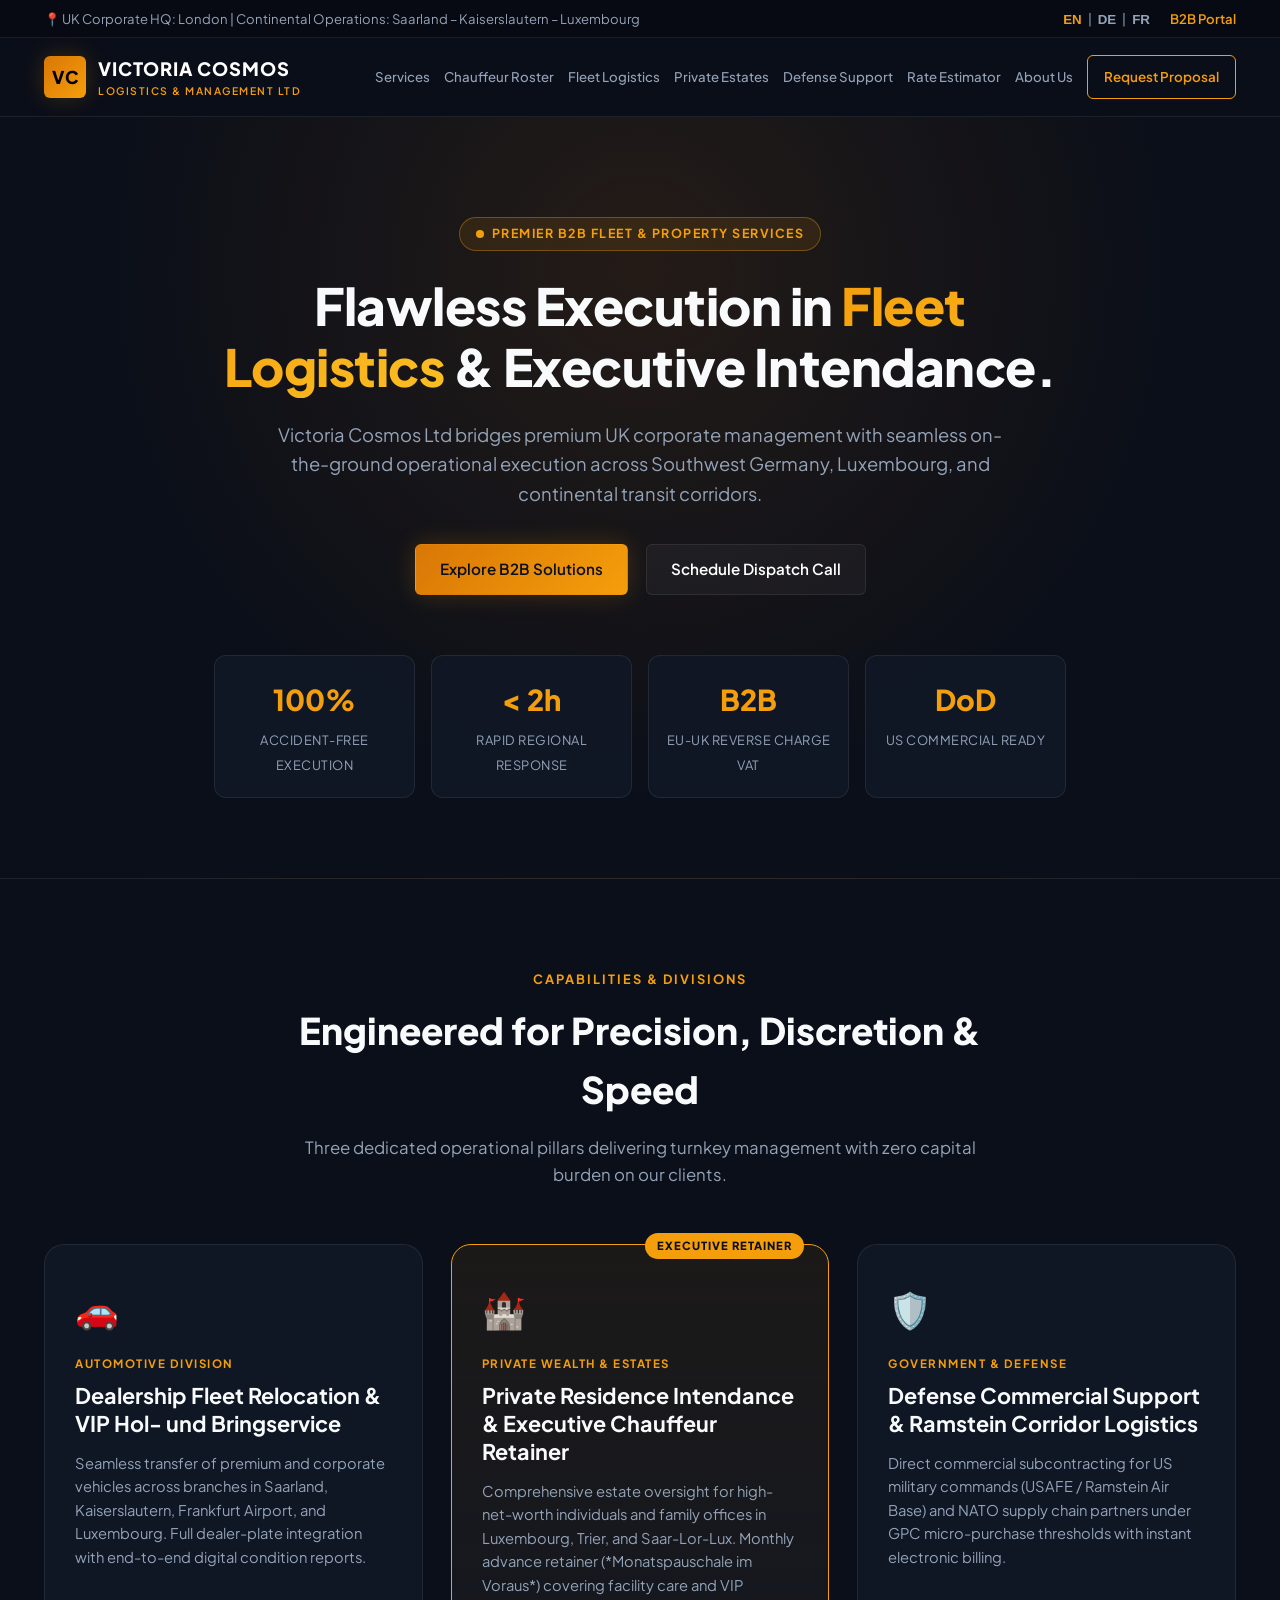
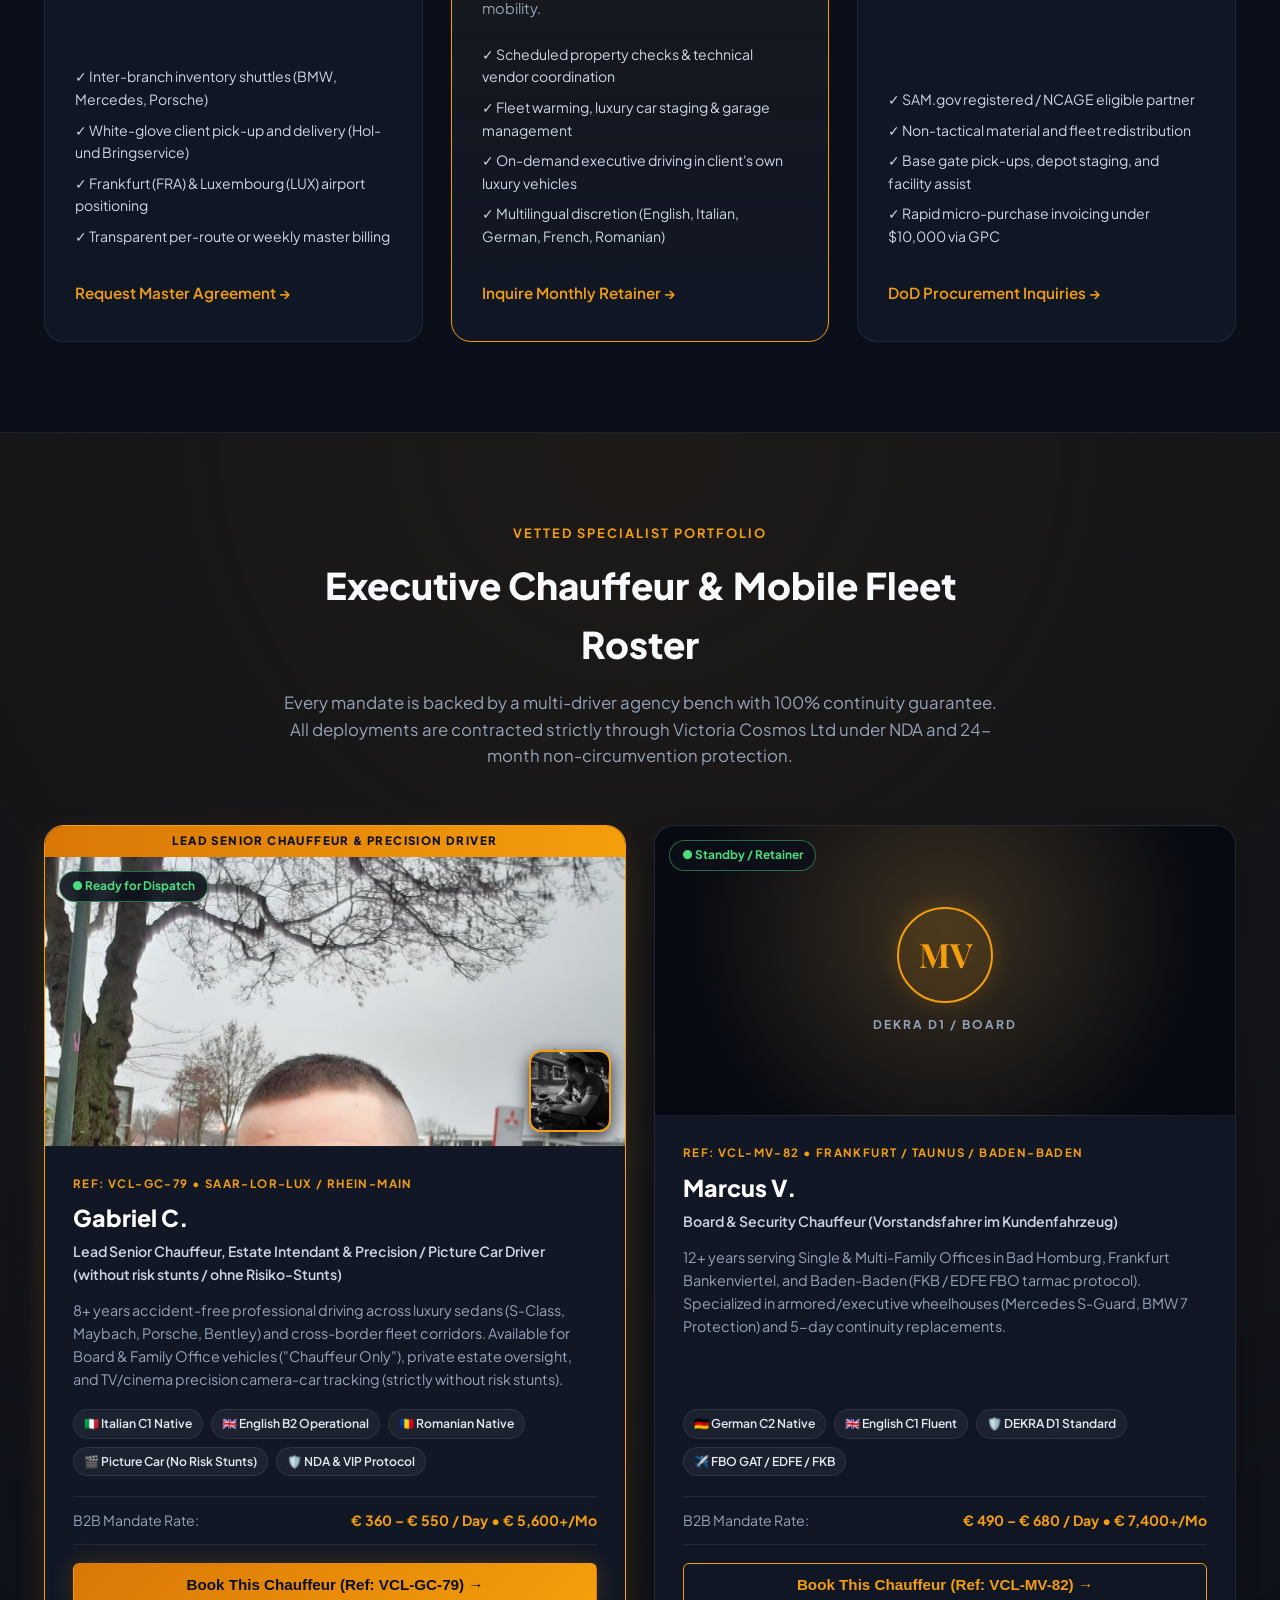
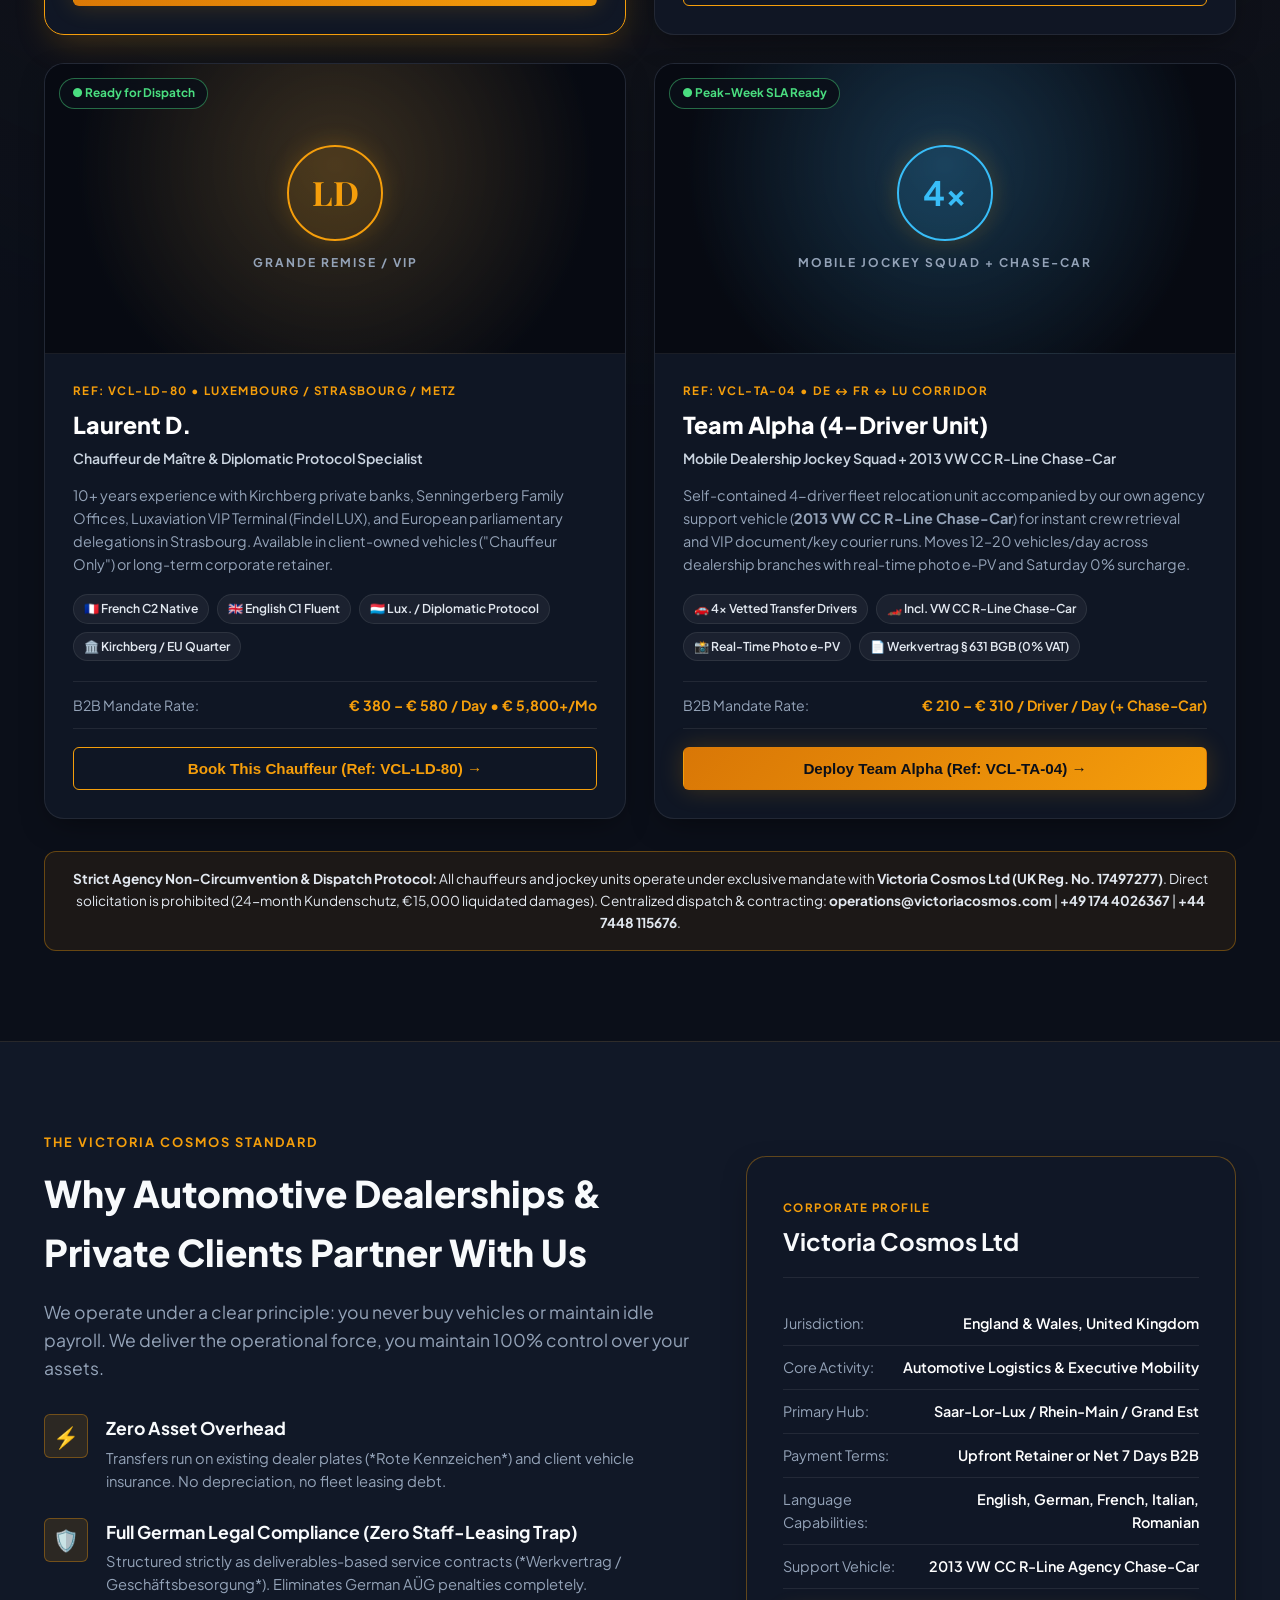
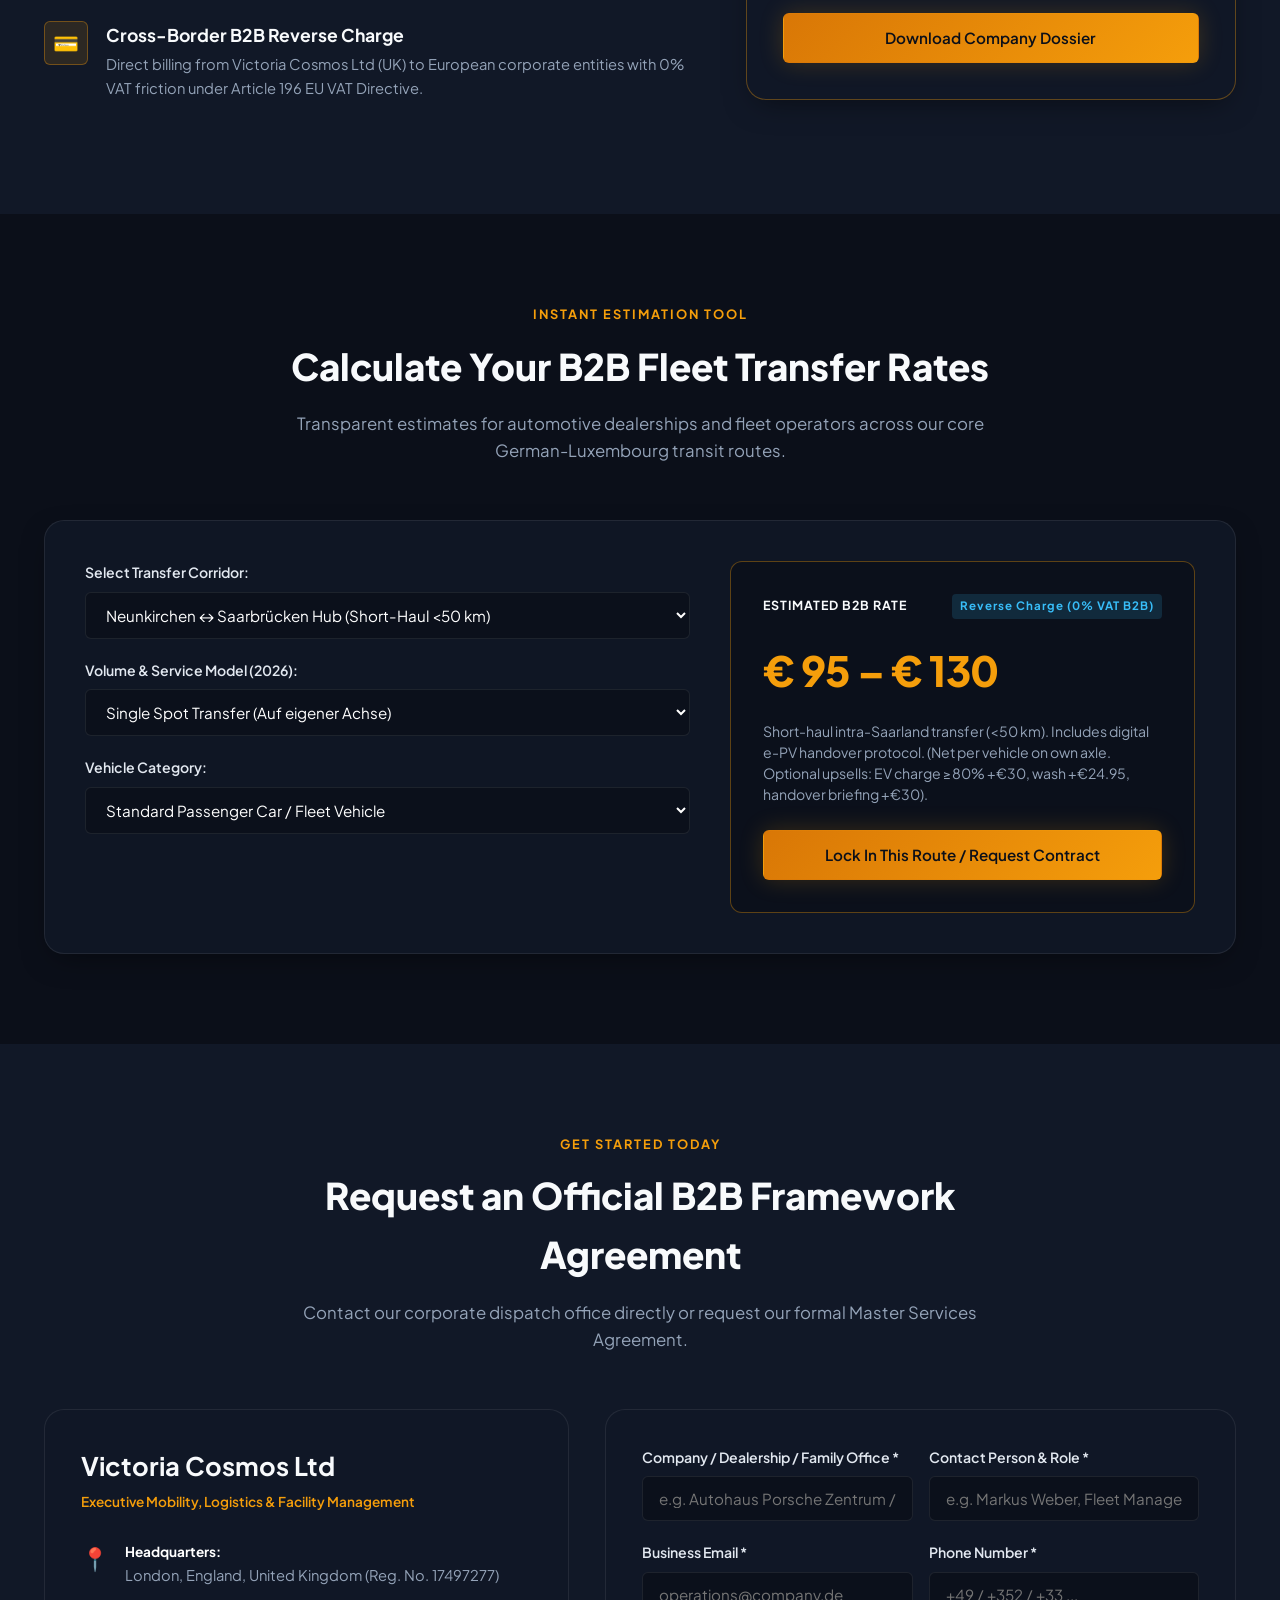
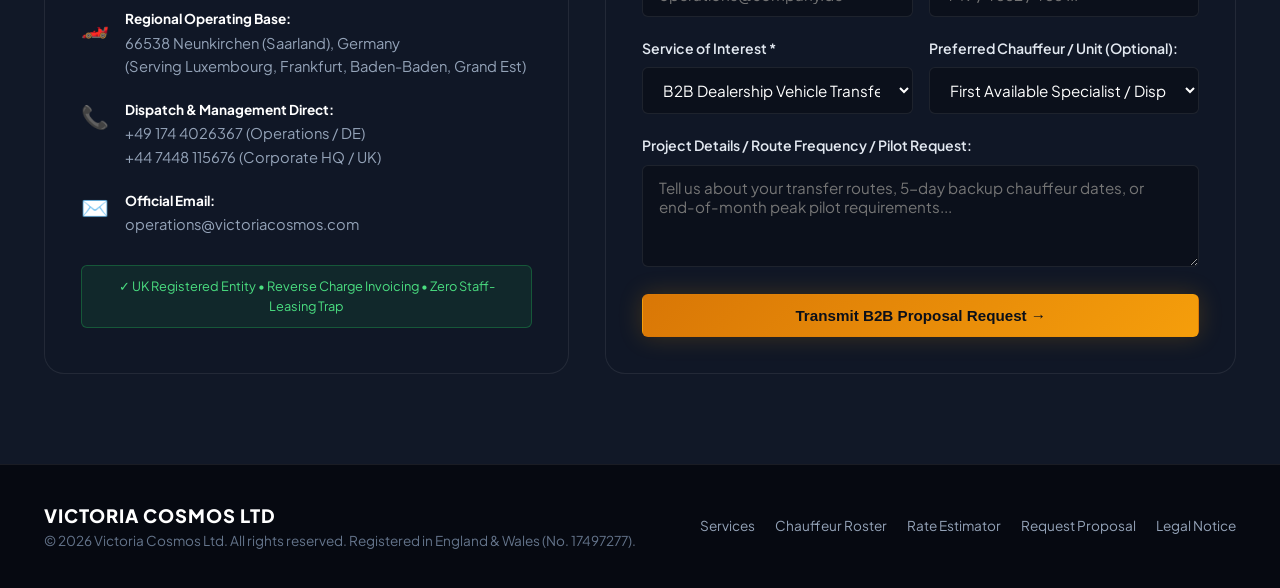
==== index.html @ 7f2387c0 "Deploy Victoria Cosmos Ltd B2B Portal" ====
<!DOCTYPE html>
<html lang="en">
<head>
  <meta charset="UTF-8">
  <meta name="viewport" content="width=device-width, initial-scale=1.0">
  <title>Victoria Cosmos Ltd | Executive Chauffeurs, B2B Fleet Logistics &amp; Family Office Intendance (LU · DE · FR)</title>
  <meta name="description" content="Victoria Cosmos Ltd (UK Reg. No. 17497277) — Premier B2B Executive Chauffeur ('Chauffeur Only' in Client Vehicle), Dealership Fleet Relocation (Werkvertrag § 631 BGB, 0% VAT Reverse Charge), and Family Office Estate Intendance across Luxembourg, Frankfurt/Taunus, Baden-Baden, Saarland, and Grand Est (Strasbourg/Metz).">
  <meta name="keywords" content="Vorstandsfahrer auf Zeit Frankfurt, Chauffeur eigenes Fahrzeug mieten, location chauffeur de maître sans véhicule Luxembourg, Fahrzeugüberführung B2B Rahmenvertrag, prestataire jockeyage concession Grand Est, executive chauffeur in client vehicle Luxembourg, B2B fleet relocation contractor Germany Luxembourg, Family Office Chauffeur Bad Homburg, Victoria Cosmos Ltd">
  <meta name="robots" content="index, follow">
  <meta property="og:title" content="Victoria Cosmos Ltd | Executive Chauffeur Roster &amp; B2B Fleet Logistics (LU · DE · FR)">
  <meta property="og:description" content="Multi-driver executive chauffeur agency &amp; B2B fleet transfer contractor serving Luxembourg, Southwest Germany (Frankfurt, Baden-Baden, Mannheim, Saarland), and Grand Est (Strasbourg, Metz). Zero staff-leasing risk, 0% VAT Reverse Charge.">
  <meta property="og:type" content="website">
  <meta property="og:locale" content="en_GB">
  <meta property="og:locale:alternate" content="de_DE">
  <meta property="og:locale:alternate" content="fr_LU">
  <script type="application/ld+json">
  {
    "@context": "https://schema.org",
    "@type": "ProfessionalService",
    "name": "Victoria Cosmos Ltd",
    "legalName": "Victoria Cosmos Ltd",
    "taxID": "UK Company Reg. No. 17497277",
    "description": "Premier B2B provider of Executive Chauffeurs in client-owned vehicles (Vorstandsfahrer / Chauffeur de Maître), Dealership & Fleet Relocation on own axle (Werkvertrag § 631 BGB / Contrat d'entreprise), Private Estate Intendance, and Precision / Picture Car Drivers across Luxembourg, Southwest Germany, and Grand Est (France).",
    "telephone": "+49-174-4026367",
    "email": "operations@victoriacosmos.com",
    "address": [
      {
        "@type": "PostalAddress",
        "addressLocality": "London",
        "addressCountry": "GB"
      },
      {
        "@type": "PostalAddress",
        "postalCode": "66538",
        "addressLocality": "Neunkirchen",
        "addressRegion": "Saarland",
        "addressCountry": "DE"
      }
    ],
    "areaServed": [
      { "@type": "Country", "name": "Luxembourg" },
      { "@type": "AdministrativeArea", "name": "Saarland, Germany" },
      { "@type": "AdministrativeArea", "name": "Hesse (Frankfurt am Main / Bad Homburg), Germany" },
      { "@type": "AdministrativeArea", "name": "Baden-Württemberg (Mannheim / Baden-Baden), Germany" },
      { "@type": "AdministrativeArea", "name": "Rhineland-Palatinate (Kaiserslautern / Ramstein / Mainz / Trier), Germany" },
      { "@type": "AdministrativeArea", "name": "Grand Est (Strasbourg / Metz / Nancy), France" }
    ],
    "knowsLanguage": ["en", "de", "fr", "it", "ro"],
    "priceRange": "€€€"
  }
  </script>
  <link rel="preconnect" href="https://fonts.googleapis.com">
  <link rel="preconnect" href="https://fonts.gstatic.com" crossorigin>
  <link href="https://fonts.googleapis.com/css2?family=Plus+Jakarta+Sans:wght@300;400;500;600;700;800&family=Playfair+Display:ital,wght@0,600;0,700;1,600&display=swap" rel="stylesheet">
  <link rel="stylesheet" href="styles.css">
</head>
<body>

  <!-- TOP ANNOUNCEMENT BAR -->
  <div class="top-bar">
    <div class="container top-bar-content">
      <div class="top-info">
        <span data-i18n="top_info">📍 UK Corporate HQ: London | Continental Operations: Saarland – Kaiserslautern – Luxembourg</span>
      </div>
      <div class="top-actions">
        <span class="lang-switch">
          <button class="lang-btn active" data-lang="en">EN</button> | 
          <button class="lang-btn" data-lang="de">DE</button> | 
          <button class="lang-btn" data-lang="fr">FR</button>
        </span>
        <a href="#contact" class="top-link" data-i18n="top_portal">B2B Portal</a>
      </div>
    </div>
  </div>

  <!-- NAVIGATION HEADER -->
  <header class="header" id="header">
    <div class="container nav-container">
      <a href="#" class="brand-logo">
        <span class="logo-mark">VC</span>
        <div class="logo-text">
          <span class="logo-title">VICTORIA COSMOS</span>
          <span class="logo-subtitle">LOGISTICS & MANAGEMENT LTD</span>
        </div>
      </a>

      <nav class="nav-menu" id="navMenu">
        <a href="#services" class="nav-link" data-i18n="nav_services">Services</a>
        <a href="#roster" class="nav-link" data-i18n="nav_roster">Chauffeur Roster</a>
        <a href="#automotive" class="nav-link" data-i18n="nav_auto">Fleet Logistics</a>
        <a href="#estates" class="nav-link" data-i18n="nav_estates">Private Estates</a>
        <a href="#defense" class="nav-link" data-i18n="nav_defense">Defense Support</a>
        <a href="#calculator" class="nav-link" data-i18n="nav_calc">Rate Estimator</a>
        <a href="#about" class="nav-link" data-i18n="nav_about">About Us</a>
        <a href="#contact" class="btn btn-outline-gold" data-i18n="nav_contact">Request Proposal</a>
      </nav>

      <button class="mobile-toggle" id="mobileToggle" aria-label="Toggle Navigation">
        <span></span><span></span><span></span>
      </button>
    </div>
  </header>

  <!-- HERO SECTION -->
  <section class="hero">
    <div class="hero-overlay"></div>
    <div class="container hero-content">
      <div class="hero-badge">
        <span class="badge-dot"></span>
        <span data-i18n="hero_badge">PREMIER B2B FLEET & PROPERTY SERVICES</span>
      </div>
      <h1 class="hero-title" data-i18n="hero_title">
        Flawless Execution in <span class="highlight-gold">Fleet Logistics</span> & Executive Intendance.
      </h1>
      <p class="hero-desc" data-i18n="hero_desc">
        Victoria Cosmos Ltd bridges premium UK corporate management with seamless on-the-ground operational execution across Southwest Germany, Luxembourg, and continental transit corridors.
      </p>

      <div class="hero-cta-group">
        <a href="#calculator" class="btn btn-gold" data-i18n="hero_cta1">Explore B2B Solutions</a>
        <a href="#contact" class="btn btn-glass" data-i18n="hero_cta2">Schedule Dispatch Call</a>
      </div>

      <div class="hero-stats">
        <div class="stat-card">
          <span class="stat-val">100%</span>
          <span class="stat-lbl" data-i18n="stat_zero">Accident-Free Execution</span>
        </div>
        <div class="stat-card">
          <span class="stat-val">&lt; 2h</span>
          <span class="stat-lbl" data-i18n="stat_response">Rapid Regional Response</span>
        </div>
        <div class="stat-card">
          <span class="stat-val">B2B</span>
          <span class="stat-lbl" data-i18n="stat_reverse">EU-UK Reverse Charge VAT</span>
        </div>
        <div class="stat-card">
          <span class="stat-val">DoD</span>
          <span class="stat-lbl" data-i18n="stat_dod">US Commercial Ready</span>
        </div>
      </div>
    </div>
  </section>

  <!-- CORE SERVICES PILLARS -->
  <section class="section" id="services">
    <div class="container">
      <div class="section-header">
        <span class="section-tag" data-i18n="pillars_tag">CAPABILITIES & DIVISIONS</span>
        <h2 class="section-title" data-i18n="pillars_title">Engineered for Precision, Discretion & Speed</h2>
        <p class="section-subtitle" data-i18n="pillars_subtitle">Three dedicated operational pillars delivering turnkey management with zero capital burden on our clients.</p>
      </div>

      <div class="services-grid">
        <!-- Pillar 1: Fleet Transfers -->
        <div class="service-card" id="automotive">
          <div class="card-icon">🚗</div>
          <span class="service-cat" data-i18n="p1_cat">AUTOMOTIVE DIVISION</span>
          <h3 class="service-title" data-i18n="p1_title">Dealership Fleet Relocation & VIP Hol- und Bringservice</h3>
          <p class="service-text" data-i18n="p1_desc">
            Seamless transfer of premium and corporate vehicles across branches in Saarland, Kaiserslautern, Frankfurt Airport, and Luxembourg. Full dealer-plate integration with end-to-end digital condition reports.
          </p>
          <ul class="service-features">
            <li data-i18n="p1_f1">✓ Inter-branch inventory shuttles (BMW, Mercedes, Porsche)</li>
            <li data-i18n="p1_f2">✓ White-glove client pick-up and delivery (Hol- und Bringservice)</li>
            <li data-i18n="p1_f3">✓ Frankfurt (FRA) &amp; Luxembourg (LUX) airport positioning</li>
            <li data-i18n="p1_f4">✓ Transparent per-route or weekly master billing</li>
          </ul>
          <a href="#contact" class="card-link" data-i18n="card_cta">Request Master Agreement &rarr;</a>
        </div>

        <!-- Pillar 2: Private Estates -->
        <div class="service-card featured" id="estates">
          <div class="card-badge" data-i18n="badge_exclusive">EXECUTIVE RETAINER</div>
          <div class="card-icon">🏰</div>
          <span class="service-cat" data-i18n="p2_cat">PRIVATE WEALTH & ESTATES</span>
          <h3 class="service-title" data-i18n="p2_title">Private Residence Intendance & Executive Chauffeur Retainer</h3>
          <p class="service-text" data-i18n="p2_desc">
            Comprehensive estate oversight for high-net-worth individuals and family offices in Luxembourg, Trier, and Saar-Lor-Lux. Monthly advance retainer (*Monatspauschale im Voraus*) covering facility care and VIP mobility.
          </p>
          <ul class="service-features">
            <li data-i18n="p2_f1">✓ Scheduled property checks &amp; technical vendor coordination</li>
            <li data-i18n="p2_f2">✓ Fleet warming, luxury car staging &amp; garage management</li>
            <li data-i18n="p2_f3">✓ On-demand executive driving in client's own luxury vehicles</li>
            <li data-i18n="p2_f4">✓ Multilingual discretion (English, Italian, German, French, Romanian)</li>
          </ul>
          <a href="#contact" class="card-link" data-i18n="card_cta_est">Inquire Monthly Retainer &rarr;</a>
        </div>

        <!-- Pillar 3: Defense & Commercial -->
        <div class="service-card" id="defense">
          <div class="card-icon">🛡️</div>
          <span class="service-cat" data-i18n="p3_cat">GOVERNMENT & DEFENSE</span>
          <h3 class="service-title" data-i18n="p3_title">Defense Commercial Support & Ramstein Corridor Logistics</h3>
          <p class="service-text" data-i18n="p3_desc">
            Direct commercial subcontracting for US military commands (USAFE / Ramstein Air Base) and NATO supply chain partners under GPC micro-purchase thresholds with instant electronic billing.
          </p>
          <ul class="service-features">
            <li data-i18n="p3_f1">✓ SAM.gov registered / NCAGE eligible partner</li>
            <li data-i18n="p3_f2">✓ Non-tactical material and fleet redistribution</li>
            <li data-i18n="p3_f3">✓ Base gate pick-ups, depot staging, and facility assist</li>
            <li data-i18n="p3_f4">✓ Rapid micro-purchase invoicing under $10,000 via GPC</li>
          </ul>
          <a href="#contact" class="card-link" data-i18n="card_cta_def">DoD Procurement Inquiries &rarr;</a>
        </div>
      </div>
    </div>
  </section>

  <!-- SPECIALIST CHAUFFEUR & FLEET ROSTER SECTION (#roster) -->
  <section class="section section-roster" id="roster">
    <div class="container">
      <div class="section-header">
        <span class="section-tag" data-i18n="roster_tag">VETTED SPECIALIST PORTFOLIO</span>
        <h2 class="section-title" data-i18n="roster_title">Executive Chauffeur &amp; Mobile Fleet Roster</h2>
        <p class="section-subtitle" data-i18n="roster_subtitle">
          Every mandate is backed by a multi-driver agency bench with 100% continuity guarantee. All deployments are contracted strictly through Victoria Cosmos Ltd under NDA and 24-month non-circumvention protection.
        </p>
      </div>

      <div class="roster-grid">
        <!-- Profile 1: Gabriel C. (Lead Senior Chauffeur & Precision Driver) -->
        <div class="roster-card featured-roster">
          <div class="roster-badge-top" data-i18n="r1_badge">LEAD SENIOR CHAUFFEUR &amp; PRECISION DRIVER</div>
          <div class="roster-media">
            <img src="assets/04_FB_IMG_1790458378164.jpg" alt="Gabriel C. — Lead Senior Chauffeur (Ref: VCL-GC-79)" class="roster-photo-main">
            <img src="assets/01_FB_IMG_1790457269534.jpg" alt="Gabriel C. — Executive &amp; Picture Car Specialist" class="roster-photo-inset" title="Executive &amp; Picture Car Profile">
            <span class="roster-status-pill" data-i18n="status_ready">● Ready for Dispatch</span>
          </div>
          <div class="roster-body">
            <div class="roster-ref">REF: VCL-GC-79 &bull; SAAR-LOR-LUX / RHEIN-MAIN</div>
            <h3 class="roster-name" data-i18n="r1_name">Gabriel C.</h3>
            <p class="roster-role" data-i18n="r1_role">Lead Senior Chauffeur, Estate Intendant &amp; Precision / Picture Car Driver (without risk stunts / ohne Risiko-Stunts)</p>
            <p class="roster-bio" data-i18n="r1_bio">
              8+ years accident-free professional driving across luxury sedans (S-Class, Maybach, Porsche, Bentley) and cross-border fleet corridors. Available for Board &amp; Family Office vehicles ("Chauffeur Only"), private estate oversight, and TV/cinema precision camera-car tracking (strictly without risk stunts).
            </p>
            <div class="roster-tags">
              <span class="r-tag" data-i18n="r1_t1">🇮🇹 Italian C1 Native</span>
              <span class="r-tag" data-i18n="r1_t2">🇬🇧 English B2 Operational</span>
              <span class="r-tag" data-i18n="r1_t3">🇷🇴 Romanian Native</span>
              <span class="r-tag" data-i18n="r1_t4">🎬 Picture Car (No Risk Stunts)</span>
              <span class="r-tag" data-i18n="r1_t5">🛡️ NDA &amp; VIP Protocol</span>
            </div>
            <div class="roster-rate-row">
              <span class="r-rate-lbl" data-i18n="r_rate_lbl">B2B Mandate Rate:</span>
              <span class="r-rate-val" data-i18n="r1_rate">€ 360 – € 550 / Day &bull; € 5,600+/Mo</span>
            </div>
            <button type="button" class="btn btn-gold btn-block" onclick="selectRosterUnit('VCL-GC-79', 'Gabriel C. — Lead Senior Chauffeur & Precision Driver (Ref: VCL-GC-79)', 'estate')" data-i18n="r1_btn">
              Book This Chauffeur (Ref: VCL-GC-79) &rarr;
            </button>
          </div>
        </div>

        <!-- Profile 2: Marcus V. (Board & Security Chauffeur DE/EN) -->
        <div class="roster-card">
          <div class="roster-media roster-monogram-bg">
            <div class="monogram-circle">MV</div>
            <div class="monogram-meta">DEKRA D1 / BOARD</div>
            <span class="roster-status-pill" data-i18n="status_standby">● Standby / Retainer</span>
          </div>
          <div class="roster-body">
            <div class="roster-ref">REF: VCL-MV-82 &bull; FRANKFURT / TAUNUS / BADEN-BADEN</div>
            <h3 class="roster-name" data-i18n="r2_name">Marcus V.</h3>
            <p class="roster-role" data-i18n="r2_role">Board &amp; Security Chauffeur (Vorstandsfahrer im Kundenfahrzeug)</p>
            <p class="roster-bio" data-i18n="r2_bio">
              12+ years serving Single &amp; Multi-Family Offices in Bad Homburg, Frankfurt Bankenviertel, and Baden-Baden (FKB / EDFE FBO tarmac protocol). Specialized in armored/executive wheelhouses (Mercedes S-Guard, BMW 7 Protection) and 5-day continuity replacements.
            </p>
            <div class="roster-tags">
              <span class="r-tag" data-i18n="r2_t1">🇩🇪 German C2 Native</span>
              <span class="r-tag" data-i18n="r2_t2">🇬🇧 English C1 Fluent</span>
              <span class="r-tag" data-i18n="r2_t3">🛡️ DEKRA D1 Standard</span>
              <span class="r-tag" data-i18n="r2_t4">✈️ FBO GAT / EDFE / FKB</span>
            </div>
            <div class="roster-rate-row">
              <span class="r-rate-lbl" data-i18n="r_rate_lbl">B2B Mandate Rate:</span>
              <span class="r-rate-val" data-i18n="r2_rate">€ 490 – € 680 / Day &bull; € 7,400+/Mo</span>
            </div>
            <button type="button" class="btn btn-outline-gold btn-block" onclick="selectRosterUnit('VCL-MV-82', 'Marcus V. — DE/EN Board & Security Chauffeur (Ref: VCL-MV-82)', 'estate')" data-i18n="r2_btn">
              Book This Chauffeur (Ref: VCL-MV-82) &rarr;
            </button>
          </div>
        </div>

        <!-- Profile 3: Laurent D. (Chauffeur de Maître FR/EN/LU) -->
        <div class="roster-card">
          <div class="roster-media roster-monogram-bg">
            <div class="monogram-circle">LD</div>
            <div class="monogram-meta">GRANDE REMISE / VIP</div>
            <span class="roster-status-pill" data-i18n="status_ready">● Ready for Dispatch</span>
          </div>
          <div class="roster-body">
            <div class="roster-ref">REF: VCL-LD-80 &bull; LUXEMBOURG / STRASBOURG / METZ</div>
            <h3 class="roster-name" data-i18n="r3_name">Laurent D.</h3>
            <p class="roster-role" data-i18n="r3_role">Chauffeur de Maître &amp; Diplomatic Protocol Specialist</p>
            <p class="roster-bio" data-i18n="r3_bio">
              10+ years experience with Kirchberg private banks, Senningerberg Family Offices, Luxaviation VIP Terminal (Findel LUX), and European parliamentary delegations in Strasbourg. Available in client-owned vehicles ("Chauffeur Only") or long-term corporate retainer.
            </p>
            <div class="roster-tags">
              <span class="r-tag" data-i18n="r3_t1">🇫🇷 French C2 Native</span>
              <span class="r-tag" data-i18n="r3_t2">🇬🇧 English C1 Fluent</span>
              <span class="r-tag" data-i18n="r3_t3">🇱🇺 Lux. / Diplomatic Protocol</span>
              <span class="r-tag" data-i18n="r3_t4">🏛️ Kirchberg / EU Quarter</span>
            </div>
            <div class="roster-rate-row">
              <span class="r-rate-lbl" data-i18n="r_rate_lbl">B2B Mandate Rate:</span>
              <span class="r-rate-val" data-i18n="r3_rate">€ 380 – € 580 / Day &bull; € 5,800+/Mo</span>
            </div>
            <button type="button" class="btn btn-outline-gold btn-block" onclick="selectRosterUnit('VCL-LD-80', 'Laurent D. — FR/EN/LU Chauffeur de Maître (Ref: VCL-LD-80)', 'estate')" data-i18n="r3_btn">
              Book This Chauffeur (Ref: VCL-LD-80) &rarr;
            </button>
          </div>
        </div>

        <!-- Profile 4: Team Alpha (4-Driver Mobile Jockey Unit + VW CC R-Line Chase-Car) -->
        <div class="roster-card">
          <div class="roster-media roster-monogram-bg team-alpha-bg">
            <div class="monogram-circle team-circle">4×</div>
            <div class="monogram-meta">MOBILE JOCKEY SQUAD + CHASE-CAR</div>
            <span class="roster-status-pill" data-i18n="status_ready">● Peak-Week SLA Ready</span>
          </div>
          <div class="roster-body">
            <div class="roster-ref">REF: VCL-TA-04 &bull; DE &leftrightarrow; FR &leftrightarrow; LU CORRIDOR</div>
            <h3 class="roster-name" data-i18n="r4_name">Team Alpha (4-Driver Unit)</h3>
            <p class="roster-role" data-i18n="r4_role">Mobile Dealership Jockey Squad + 2013 VW CC R-Line Chase-Car</p>
            <p class="roster-bio" data-i18n="r4_bio">
              Self-contained 4-driver fleet relocation unit accompanied by our own agency support vehicle (<strong>2013 VW CC R-Line Chase-Car</strong>) for instant crew retrieval and VIP document/key courier runs. Moves 12–20 vehicles/day across dealership branches with real-time photo e-PV and Saturday 0% surcharge.
            </p>
            <div class="roster-tags">
              <span class="r-tag" data-i18n="r4_t1">🚗 4× Vetted Transfer Drivers</span>
              <span class="r-tag" data-i18n="r4_t2">🏎️ Incl. VW CC R-Line Chase-Car</span>
              <span class="r-tag" data-i18n="r4_t3">📸 Real-Time Photo e-PV</span>
              <span class="r-tag" data-i18n="r4_t4">📄 Werkvertrag § 631 BGB (0% VAT)</span>
            </div>
            <div class="roster-rate-row">
              <span class="r-rate-lbl" data-i18n="r_rate_lbl">B2B Mandate Rate:</span>
              <span class="r-rate-val" data-i18n="r4_rate">€ 210 – € 310 / Driver / Day (+ Chase-Car)</span>
            </div>
            <button type="button" class="btn btn-gold btn-block" onclick="selectRosterUnit('VCL-TA-04', 'Team Alpha — 4-Driver Mobile Jockey Unit + 2013 VW CC R-Line Chase-Car (Ref: VCL-TA-04)', 'auto')" data-i18n="r4_btn">
              Deploy Team Alpha (Ref: VCL-TA-04) &rarr;
            </button>
          </div>
        </div>
      </div>

      <div class="roster-compliance-note" data-i18n="roster_legal_note">
        <strong>Strict Agency Non-Circumvention &amp; Dispatch Protocol:</strong> All chauffeurs and jockey units operate under exclusive mandate with <strong>Victoria Cosmos Ltd (UK Reg. No. 17497277)</strong>. Direct solicitation is prohibited (24-month Kundenschutz, €15,000 liquidated damages). Centralized dispatch &amp; contracting: <strong>operations@victoriacosmos.com</strong> | <strong>+49 174 4026367</strong> | <strong>+44 7448 115676</strong>.
      </div>
    </div>
  </section>

  <!-- THE ZERO-CAPITAL B2B ADVANTAGE -->
  <section class="section section-dark" id="about">
    <div class="container">
      <div class="row align-center">
        <div class="col-text">
          <span class="section-tag" data-i18n="adv_tag">THE VICTORIA COSMOS STANDARD</span>
          <h2 class="section-title" data-i18n="adv_title">Why Automotive Dealerships & Private Clients Partner With Us</h2>
          <p class="lead-text" data-i18n="adv_lead">
            We operate under a clear principle: you never buy vehicles or maintain idle payroll. We deliver the operational force, you maintain 100% control over your assets.
          </p>

          <div class="benefit-item">
            <div class="benefit-icon">⚡</div>
            <div>
              <h4 data-i18n="b1_title">Zero Asset Overhead</h4>
              <p data-i18n="b1_desc">Transfers run on existing dealer plates (*Rote Kennzeichen*) and client vehicle insurance. No depreciation, no fleet leasing debt.</p>
            </div>
          </div>

          <div class="benefit-item">
            <div class="benefit-icon">🛡️</div>
            <div>
              <h4 data-i18n="b2_title">Full German Legal Compliance (Zero Staff-Leasing Trap)</h4>
              <p data-i18n="b2_desc">Structured strictly as deliverables-based service contracts (*Werkvertrag / Geschäftsbesorgung*). Eliminates German AÜG penalties completely.</p>
            </div>
          </div>

          <div class="benefit-item">
            <div class="benefit-icon">💳</div>
            <div>
              <h4 data-i18n="b3_title">Cross-Border B2B Reverse Charge</h4>
              <p data-i18n="b3_desc">Direct billing from Victoria Cosmos Ltd (UK) to European corporate entities with 0% VAT friction under Article 196 EU VAT Directive.</p>
            </div>
          </div>
        </div>

        <div class="col-card">
          <div class="credential-box">
            <div class="cred-header">
              <span class="cred-badge" data-i18n="cred_badge">CORPORATE PROFILE</span>
              <h3>Victoria Cosmos Ltd</h3>
            </div>
            <div class="cred-body">
              <div class="cred-row">
                <span class="label" data-i18n="cred_l1">Jurisdiction:</span>
                <span class="val" data-i18n="cred_v1">England &amp; Wales, United Kingdom</span>
              </div>
              <div class="cred-row">
                <span class="label" data-i18n="cred_l2">Core Activity:</span>
                <span class="val" data-i18n="cred_v2">Automotive Logistics &amp; Executive Mobility</span>
              </div>
              <div class="cred-row">
                <span class="label" data-i18n="cred_l3">Primary Hub:</span>
                <span class="val" data-i18n="cred_v3">Saar-Lor-Lux / Rhein-Main / Grand Est</span>
              </div>
              <div class="cred-row">
                <span class="label" data-i18n="cred_l4">Payment Terms:</span>
                <span class="val" data-i18n="cred_v4">Upfront Retainer or Net 7 Days B2B</span>
              </div>
              <div class="cred-row">
                <span class="label" data-i18n="cred_l5">Language Capabilities:</span>
                <span class="val" data-i18n="cred_v5">English, German, French, Italian, Romanian</span>
              </div>
              <div class="cred-row">
                <span class="label" data-i18n="cred_l6">Support Vehicle:</span>
                <span class="val" data-i18n="cred_v6">2013 VW CC R-Line Agency Chase-Car</span>
              </div>
            </div>
            <div class="cred-footer">
              <a href="Victoria_Cosmos_B2B_Dossier_DE_EN.pdf" download="Victoria_Cosmos_B2B_Dossier_DE_EN.pdf" class="btn btn-gold btn-block" data-i18n="cred_btn">Download Company Dossier</a>
            </div>
          </div>
        </div>
      </div>
    </div>
  </section>

  <!-- INTERACTIVE B2B RATE ESTIMATOR -->
  <section class="section" id="calculator">
    <div class="container">
      <div class="section-header">
        <span class="section-tag" data-i18n="calc_tag">INSTANT ESTIMATION TOOL</span>
        <h2 class="section-title" data-i18n="calc_title">Calculate Your B2B Fleet Transfer Rates</h2>
        <p class="section-subtitle" data-i18n="calc_subtitle">Transparent estimates for automotive dealerships and fleet operators across our core German-Luxembourg transit routes.</p>
      </div>

      <div class="calculator-card">
        <div class="calc-form">
          <div class="form-group">
            <label for="routeSelect" data-i18n="calc_lbl_route">Select Transfer Corridor:</label>
            <select id="routeSelect" class="form-control">
              <option value="local" data-i18n="opt_rt_local">Neunkirchen ↔ Saarbrücken Hub (Short-Haul &lt;50 km)</option>
              <option value="homburg" data-i18n="opt_rt_homburg">Neunkirchen ↔ Homburg / Zweibrücken (&lt;30 km)</option>
              <option value="ramstein" data-i18n="opt_rt_ramstein">Saarland ↔ Kaiserslautern / Ramstein Area (~45 km)</option>
              <option value="trier" data-i18n="opt_rt_trier">Saarland ↔ Trier / Mosel Corridor (~85 km)</option>
              <option value="metz" data-i18n="opt_rt_metz">Saarland ↔ Metz / Strasbourg (Grand Est FR, 75–125 km)</option>
              <option value="lux" data-i18n="opt_rt_lux">Saarland ↔ Luxembourg City / Findel Airport (~115 km)</option>
              <option value="frankfurt" data-i18n="opt_rt_fra">Saarland Corridor ↔ Frankfurt Airport FRA (~140 km)</option>
              <option value="custom" data-i18n="opt_rt_custom">Long-Distance / Multi-Stop Transfer (200–500+ km)</option>
            </select>
          </div>

          <div class="form-group">
            <label for="frequencySelect" data-i18n="calc_lbl_freq">Volume &amp; Service Model (2026):</label>
            <select id="frequencySelect" class="form-control">
              <option value="single" data-i18n="opt_frq_single">Single Spot Transfer (Auf eigener Achse)</option>
              <option value="weekly_5" data-i18n="opt_frq_vol">Rahmenvertrag Volume (≥20 cars/month or Batch ≥3/day)</option>
              <option value="jockey_day" data-i18n="opt_frq_jockey">Dedicated Jockey / Shuttle SLA (8h–9h Full Day)</option>
              <option value="chauffeur_day" data-i18n="opt_frq_chauf">Executive "Chauffeur Only" in Client Vehicle (10h Day)</option>
              <option value="retainer" data-i18n="opt_frq_ret">Full Monthly Retainer (Dedicated Fleet / Executive SLA)</option>
            </select>
          </div>

          <div class="form-group">
            <label for="vehicleType" data-i18n="calc_lbl_veh">Vehicle Category:</label>
            <select id="vehicleType" class="form-control">
              <option value="standard" data-i18n="opt_veh_std">Standard Passenger Car / Fleet Vehicle</option>
              <option value="executive" data-i18n="opt_veh_exec">Premium / Executive (BMW 7, Mercedes S, Audi A8)</option>
              <option value="exotic" data-i18n="opt_veh_exo">Luxury Supercar / Exotic (Porsche, Bentley, AMG)</option>
              <option value="van" data-i18n="opt_veh_van">Commercial Transporter (Sprinter / Minibus &lt; 3.5t)</option>
            </select>
          </div>
        </div>

        <div class="calc-result-box">
          <div class="result-header">
            <span data-i18n="calc_res_title">ESTIMATED B2B RATE</span>
            <span class="vat-badge" data-i18n="calc_vat_badge">Reverse Charge (0% VAT B2B)</span>
          </div>
          <div class="result-price" id="resultPrice">€ 140 – € 180</div>
          <div class="result-notes" id="resultNotes">
            Per transfer on own axle. Includes digital inspection report, unfallfrei pro driver, and prompt handover. Fuel & trade plates provided by client.
          </div>
          <div class="result-actions">
            <a href="#contact" class="btn btn-gold btn-block" data-i18n="calc_cta_btn">Lock In This Route / Request Contract</a>
          </div>
        </div>
      </div>
    </div>
  </section>

  <!-- CONTACT & B2B PROPOSAL FORM -->
  <section class="section section-dark" id="contact">
    <div class="container">
      <div class="section-header">
        <span class="section-tag" data-i18n="contact_tag">GET STARTED TODAY</span>
        <h2 class="section-title" data-i18n="contact_title">Request an Official B2B Framework Agreement</h2>
        <p class="section-subtitle" data-i18n="contact_subtitle">Contact our corporate dispatch office directly or request our formal Master Services Agreement.</p>
      </div>

      <div class="contact-grid">
        <div class="contact-info-card">
          <h3>Victoria Cosmos Ltd</h3>
          <p class="company-desc" data-i18n="ci_desc">Executive Mobility, Logistics &amp; Facility Management</p>

          <div class="info-line">
            <span class="info-icon">📍</span>
            <div>
              <strong data-i18n="ci_hq_lbl">Headquarters:</strong>
              <p data-i18n="ci_hq_val">London, England, United Kingdom (Reg. No. 17497277)</p>
            </div>
          </div>

          <div class="info-line">
            <span class="info-icon">🏎️</span>
            <div>
              <strong data-i18n="ci_base_lbl">Regional Operating Base:</strong>
              <p data-i18n="ci_base_val">66538 Neunkirchen (Saarland), Germany<br>(Serving Luxembourg, Frankfurt, Baden-Baden, Grand Est)</p>
            </div>
          </div>

          <div class="info-line">
            <span class="info-icon">📞</span>
            <div>
              <strong data-i18n="ci_tel_lbl">Dispatch &amp; Management Direct:</strong>
              <p data-i18n="ci_tel_val">+49 174 4026367 (Operations / DE)<br>+44 7448 115676 (Corporate HQ / UK)</p>
            </div>
          </div>

          <div class="info-line">
            <span class="info-icon">✉️</span>
            <div>
              <strong data-i18n="ci_mail_lbl">Official Email:</strong>
              <p>operations@victoriacosmos.com</p>
            </div>
          </div>

          <div class="compliance-badge" data-i18n="ci_badge">
            ✓ UK Registered Entity &bull; Reverse Charge Invoicing &bull; Zero Staff-Leasing Trap
          </div>
        </div>

        <div class="contact-form-card">
          <form id="proposalForm" onsubmit="event.preventDefault(); handleFormSubmit();">
            <div class="form-row">
              <div class="form-group col-half">
                <label for="compName" data-i18n="form_lbl_comp">Company / Dealership / Family Office *</label>
                <input type="text" id="compName" class="form-control" data-i18n-placeholder="ph_comp" placeholder="e.g. Autohaus Porsche Zentrum / Family Office S.A." required>
              </div>
              <div class="form-group col-half">
                <label for="contactPerson" data-i18n="form_lbl_person">Contact Person &amp; Role *</label>
                <input type="text" id="contactPerson" class="form-control" data-i18n-placeholder="ph_person" placeholder="e.g. Markus Weber, Fleet Manager / Chief of Staff" required>
              </div>
            </div>

            <div class="form-row">
              <div class="form-group col-half">
                <label for="contactEmail" data-i18n="form_lbl_email">Business Email *</label>
                <input type="email" id="contactEmail" class="form-control" data-i18n-placeholder="ph_email" placeholder="operations@company.de" required>
              </div>
              <div class="form-group col-half">
                <label for="contactPhone" data-i18n="form_lbl_phone">Phone Number *</label>
                <input type="tel" id="contactPhone" class="form-control" data-i18n-placeholder="ph_phone" placeholder="+49 / +352 / +33 ..." required>
              </div>
            </div>

            <div class="form-row">
              <div class="form-group col-half">
                <label for="interestType" data-i18n="form_lbl_service">Service of Interest *</label>
                <select id="interestType" class="form-control">
                  <option value="auto" data-i18n="opt_srv_auto">B2B Dealership Vehicle Transfers &amp; Mobile Jockey Team</option>
                  <option value="estate" data-i18n="opt_srv_estate">Executive Chauffeur ("Chauffeur Only") &amp; Private Estate Retainer</option>
                  <option value="defense" data-i18n="opt_srv_def">Defense Support / Ramstein Logistics</option>
                  <option value="custom" data-i18n="opt_srv_custom">Picture Car Precision Driving (No Risk Stunts) / Custom B2B</option>
                </select>
              </div>
              <div class="form-group col-half">
                <label for="rosterUnitSelect" data-i18n="form_lbl_roster">Preferred Chauffeur / Unit (Optional):</label>
                <select id="rosterUnitSelect" class="form-control">
                  <option value="any" data-i18n="opt_unit_any">First Available Specialist / Dispatch Allocation</option>
                  <option value="VCL-GC-79" data-i18n="opt_unit_gc">Ref: VCL-GC-79 — Gabriel C. (Lead Senior Chauffeur &amp; Precision Driver)</option>
                  <option value="VCL-MV-82" data-i18n="opt_unit_mv">Ref: VCL-MV-82 — Marcus V. (DE/EN Board &amp; Security Chauffeur)</option>
                  <option value="VCL-LD-80" data-i18n="opt_unit_ld">Ref: VCL-LD-80 — Laurent D. (FR/EN/LU Chauffeur de Maître)</option>
                  <option value="VCL-TA-04" data-i18n="opt_unit_ta">Ref: VCL-TA-04 — Team Alpha (4-Driver Jockey Unit + VW CC R-Line Chase-Car)</option>
                </select>
              </div>
            </div>

            <div class="form-group">
              <label for="messageText" data-i18n="form_lbl_msg">Project Details / Route Frequency / Pilot Request:</label>
              <textarea id="messageText" rows="4" class="form-control" data-i18n-placeholder="ph_msg" placeholder="Tell us about your transfer routes, 5-day backup chauffeur dates, or end-of-month peak pilot requirements..."></textarea>
            </div>

            <button type="submit" class="btn btn-gold btn-block" id="submitBtn" data-i18n="form_submit_btn">
              Transmit B2B Proposal Request &rarr;
            </button>
            <div id="formFeedback" class="form-feedback"></div>
          </form>
        </div>
      </div>
    </div>
  </section>

  <!-- FOOTER -->
  <footer class="footer">
    <div class="container footer-content">
      <div class="footer-left">
        <span class="logo-title">VICTORIA COSMOS LTD</span>
        <p data-i18n="ft_copy">© 2026 Victoria Cosmos Ltd. All rights reserved. Registered in England &amp; Wales (No. 17497277).</p>
      </div>
      <div class="footer-links">
        <a href="#services" data-i18n="nav_services">Services</a>
        <a href="#roster" data-i18n="nav_roster">Chauffeur Roster</a>
        <a href="#calculator" data-i18n="nav_calc">Rate Estimator</a>
        <a href="#contact" data-i18n="nav_contact">Request Proposal</a>
        <a href="#" onclick="alert('Victoria Cosmos Ltd is an independent B2B contractor. All services executed as Werkverträge (§ 631 BGB) / Contrats d\'entreprise.'); return false;" data-i18n="ft_legal">Legal Notice</a>
      </div>
    </div>
  </footer>

  <script src="script.js"></script>
</body>
</html>
---- styles.css ----
/* ==========================================================================
   VICTORIA COSMOS LTD - CORPORATE STYLESHEET
   Executive Mobility, Fleet Logistics & Property Management
   ========================================================================== */

:root {
  --bg-primary: #0b0f19;
  --bg-secondary: #111827;
  --bg-card: rgba(17, 24, 39, 0.85);
  --bg-card-hover: rgba(31, 41, 55, 0.95);
  --bg-glass: rgba(255, 255, 255, 0.04);
  --border-glass: rgba(255, 255, 255, 0.08);
  --border-gold: rgba(245, 158, 11, 0.35);

  --text-main: #f8fafc;
  --text-muted: #94a3b8;
  --text-dim: #64748b;

  --gold-primary: #d97706;
  --gold-light: #f59e0b;
  --gold-glow: rgba(245, 158, 11, 0.25);
  --blue-accent: #38bdf8;

  --font-sans: 'Plus Jakarta Sans', -apple-system, BlinkMacSystemFont, 'Segoe UI', Roboto, sans-serif;
  --font-serif: 'Playfair Display', Georgia, serif;

  --radius-sm: 6px;
  --radius-md: 12px;
  --radius-lg: 20px;
  --transition: all 0.25s cubic-bezier(0.4, 0, 0.2, 1);
  --shadow-card: 0 10px 30px -10px rgba(0, 0, 0, 0.5);
  --shadow-gold: 0 0 25px rgba(245, 158, 11, 0.2);
}

* {
  margin: 0;
  padding: 0;
  box-sizing: border-box;
}

html {
  scroll-behavior: smooth;
}

body {
  font-family: var(--font-sans);
  background-color: var(--bg-primary);
  color: var(--text-main);
  line-height: 1.6;
  overflow-x: hidden;
}

.container {
  width: 100%;
  max-width: 1240px;
  margin: 0 auto;
  padding: 0 24px;
}

/* ---------------- TOP BAR ---------------- */
.top-bar {
  background-color: #070a12;
  border-bottom: 1px solid var(--border-glass);
  font-size: 0.82rem;
  color: var(--text-muted);
  padding: 8px 0;
}

.top-bar-content {
  display: flex;
  justify-content: space-between;
  align-items: center;
}

.lang-switch button {
  background: none;
  border: none;
  color: var(--text-muted);
  font-weight: 600;
  cursor: pointer;
  padding: 2px 4px;
}

.lang-switch button.active {
  color: var(--gold-light);
}

.top-link {
  color: var(--gold-light);
  text-decoration: none;
  margin-left: 14px;
  font-weight: 600;
}

/* ---------------- HEADER & NAV ---------------- */
.header {
  position: sticky;
  top: 0;
  z-index: 1000;
  background: rgba(11, 15, 25, 0.92);
  backdrop-filter: blur(12px);
  border-bottom: 1px solid var(--border-glass);
  padding: 16px 0;
  transition: var(--transition);
}

.nav-container {
  display: flex;
  justify-content: space-between;
  align-items: center;
}

.brand-logo {
  display: flex;
  align-items: center;
  gap: 12px;
  text-decoration: none;
}

.logo-mark {
  background: linear-gradient(135deg, var(--gold-primary), var(--gold-light));
  color: #000;
  font-weight: 800;
  font-size: 1.1rem;
  width: 42px;
  height: 42px;
  display: flex;
  align-items: center;
  justify-content: center;
  border-radius: var(--radius-sm);
  box-shadow: var(--shadow-gold);
}

.logo-title {
  display: block;
  font-size: 1.15rem;
  font-weight: 800;
  letter-spacing: 1px;
  color: #fff;
}

.logo-subtitle {
  display: block;
  font-size: 0.65rem;
  font-weight: 600;
  letter-spacing: 1.5px;
  color: var(--gold-light);
}

.nav-menu {
  display: flex;
  align-items: center;
  gap: 14px;
}

.nav-menu .btn {
  padding: 10px 16px;
  font-size: 0.84rem;
  white-space: nowrap;
}

.nav-link {
  color: var(--text-muted);
  text-decoration: none;
  font-size: 0.83rem;
  font-weight: 500;
  white-space: nowrap;
  transition: var(--transition);
}

.nav-link:hover {
  color: var(--gold-light);
}

.mobile-toggle {
  display: none;
  background: none;
  border: none;
  cursor: pointer;
  padding: 6px;
}

.mobile-toggle span {
  display: block;
  width: 24px;
  height: 2px;
  background-color: #fff;
  margin: 5px 0;
  transition: var(--transition);
}

/* ---------------- BUTTONS ---------------- */
.btn {
  display: inline-flex;
  align-items: center;
  justify-content: center;
  padding: 12px 24px;
  font-size: 0.95rem;
  font-weight: 600;
  border-radius: var(--radius-sm);
  text-decoration: none;
  cursor: pointer;
  transition: var(--transition);
  border: 1px solid transparent;
}

.btn-gold {
  background: linear-gradient(135deg, var(--gold-primary), var(--gold-light));
  color: #0b0f19;
  box-shadow: var(--shadow-gold);
}

.btn-gold:hover {
  transform: translateY(-2px);
  box-shadow: 0 8px 25px rgba(245, 158, 11, 0.4);
}

.btn-outline-gold {
  border-color: var(--gold-light);
  color: var(--gold-light);
  background: transparent;
}

.btn-outline-gold:hover {
  background: rgba(245, 158, 11, 0.1);
  color: #fff;
}

.btn-glass {
  background: var(--bg-glass);
  border-color: var(--border-glass);
  color: #fff;
}

.btn-glass:hover {
  background: rgba(255, 255, 255, 0.1);
}

.btn-block {
  width: 100%;
}

/* ---------------- HERO ---------------- */
.hero {
  position: relative;
  padding: 100px 0 80px;
  background: radial-gradient(circle at 50% 20%, rgba(217, 119, 6, 0.12) 0%, transparent 60%);
  border-bottom: 1px solid var(--border-glass);
}

.hero-content {
  text-align: center;
  max-width: 900px;
}

.hero-badge {
  display: inline-flex;
  align-items: center;
  gap: 8px;
  background: rgba(245, 158, 11, 0.1);
  border: 1px solid var(--border-gold);
  color: var(--gold-light);
  font-size: 0.78rem;
  font-weight: 700;
  letter-spacing: 1.5px;
  padding: 6px 16px;
  border-radius: 50px;
  margin-bottom: 24px;
}

.badge-dot {
  width: 8px;
  height: 8px;
  background-color: var(--gold-light);
  border-radius: 50%;
  animation: pulse 2s infinite;
}

@keyframes pulse {
  0% { transform: scale(0.95); box-shadow: 0 0 0 0 rgba(245, 158, 11, 0.7); }
  70% { transform: scale(1); box-shadow: 0 0 0 8px rgba(245, 158, 11, 0); }
  100% { transform: scale(0.95); box-shadow: 0 0 0 0 rgba(245, 158, 11, 0); }
}

.hero-title {
  font-size: 3.2rem;
  font-weight: 800;
  line-height: 1.2;
  margin-bottom: 22px;
  letter-spacing: -0.5px;
}

.highlight-gold {
  background: linear-gradient(135deg, #f59e0b, #fbbf24);
  -webkit-background-clip: text;
  -webkit-text-fill-color: transparent;
}

.hero-desc {
  font-size: 1.15rem;
  color: var(--text-muted);
  margin-bottom: 36px;
  max-width: 760px;
  margin-left: auto;
  margin-right: auto;
}

.hero-cta-group {
  display: flex;
  justify-content: center;
  gap: 18px;
  margin-bottom: 60px;
}

.hero-stats {
  display: grid;
  grid-template-columns: repeat(4, 1fr);
  gap: 16px;
}

.stat-card {
  background: var(--bg-card);
  border: 1px solid var(--border-glass);
  padding: 20px 16px;
  border-radius: var(--radius-md);
  text-align: center;
}

.stat-val {
  display: block;
  font-size: 1.8rem;
  font-weight: 800;
  color: var(--gold-light);
  margin-bottom: 4px;
}

.stat-lbl {
  font-size: 0.8rem;
  color: var(--text-muted);
  text-transform: uppercase;
  letter-spacing: 0.5px;
}

/* ---------------- SECTIONS & GRIDS ---------------- */
.section {
  padding: 90px 0;
}

.section-dark {
  background-color: var(--bg-secondary);
}

.section-header {
  text-align: center;
  max-width: 720px;
  margin: 0 auto 55px;
}

.section-tag {
  color: var(--gold-light);
  font-size: 0.8rem;
  font-weight: 700;
  letter-spacing: 2px;
  text-transform: uppercase;
  display: block;
  margin-bottom: 12px;
}

.section-title {
  font-size: 2.3rem;
  font-weight: 800;
  margin-bottom: 16px;
}

.section-subtitle {
  color: var(--text-muted);
  font-size: 1.05rem;
}

/* Services Grid */
.services-grid {
  display: grid;
  grid-template-columns: repeat(3, 1fr);
  gap: 28px;
}

.service-card {
  background: var(--bg-card);
  border: 1px solid var(--border-glass);
  border-radius: var(--radius-lg);
  padding: 36px 30px;
  display: flex;
  flex-direction: column;
  position: relative;
  transition: var(--transition);
}

.service-card:hover {
  transform: translateY(-6px);
  border-color: var(--border-gold);
  box-shadow: var(--shadow-card);
}

.service-card.featured {
  border-color: var(--gold-light);
  background: linear-gradient(180deg, rgba(245, 158, 11, 0.07) 0%, var(--bg-card) 100%);
}

.card-badge {
  position: absolute;
  top: -12px;
  right: 24px;
  background: var(--gold-light);
  color: #0b0f19;
  font-size: 0.7rem;
  font-weight: 800;
  letter-spacing: 1px;
  padding: 4px 12px;
  border-radius: 50px;
}

.card-icon {
  font-size: 2.2rem;
  margin-bottom: 18px;
}

.service-cat {
  font-size: 0.72rem;
  font-weight: 700;
  letter-spacing: 1.5px;
  color: var(--gold-light);
  margin-bottom: 8px;
}

.service-title {
  font-size: 1.35rem;
  font-weight: 700;
  margin-bottom: 14px;
  line-height: 1.3;
}

.service-text {
  color: var(--text-muted);
  font-size: 0.92rem;
  margin-bottom: 22px;
  flex-grow: 1;
}

.service-features {
  list-style: none;
  font-size: 0.88rem;
  color: #cbd5e1;
  margin-bottom: 26px;
}

.service-features li {
  margin-bottom: 8px;
}

.card-link {
  color: var(--gold-light);
  text-decoration: none;
  font-weight: 600;
  font-size: 0.95rem;
}

/* The Advantage Row */
.row {
  display: flex;
  gap: 48px;
}

.align-center {
  align-items: center;
}

.col-text {
  flex: 1.2;
}

.col-card {
  flex: 0.9;
}

.lead-text {
  font-size: 1.1rem;
  color: var(--text-muted);
  margin-bottom: 32px;
}

.benefit-item {
  display: flex;
  gap: 18px;
  margin-bottom: 24px;
}

.benefit-icon {
  width: 44px;
  height: 44px;
  background: rgba(245, 158, 11, 0.12);
  border: 1px solid var(--border-gold);
  border-radius: var(--radius-sm);
  display: flex;
  align-items: center;
  justify-content: center;
  font-size: 1.3rem;
  flex-shrink: 0;
}

.benefit-item h4 {
  font-size: 1.1rem;
  margin-bottom: 4px;
}

.benefit-item p {
  color: var(--text-muted);
  font-size: 0.92rem;
}

.credential-box {
  background: var(--bg-card);
  border: 1px solid var(--border-gold);
  border-radius: var(--radius-lg);
  padding: 36px;
  box-shadow: var(--shadow-card);
}

.cred-header {
  margin-bottom: 24px;
  border-bottom: 1px solid var(--border-glass);
  padding-bottom: 16px;
}

.cred-badge {
  color: var(--gold-light);
  font-size: 0.72rem;
  font-weight: 700;
  letter-spacing: 1.5px;
}

.cred-header h3 {
  font-size: 1.5rem;
  margin-top: 4px;
}

.cred-row {
  display: flex;
  justify-content: space-between;
  padding: 10px 0;
  font-size: 0.9rem;
  border-bottom: 1px solid var(--border-glass);
}

.cred-row .label {
  color: var(--text-muted);
}

.cred-row .val {
  color: #fff;
  font-weight: 600;
  text-align: right;
}

.cred-footer {
  margin-top: 24px;
}

/* ---------------- RATE ESTIMATOR ---------------- */
.calculator-card {
  background: var(--bg-card);
  border: 1px solid var(--border-glass);
  border-radius: var(--radius-lg);
  padding: 40px;
  display: grid;
  grid-template-columns: 1.3fr 1fr;
  gap: 40px;
  box-shadow: var(--shadow-card);
}

.form-group {
  margin-bottom: 20px;
}

.form-group label {
  display: block;
  font-size: 0.88rem;
  font-weight: 600;
  margin-bottom: 8px;
  color: #e2e8f0;
}

.form-control {
  width: 100%;
  padding: 12px 16px;
  background: rgba(11, 15, 25, 0.8);
  border: 1px solid var(--border-glass);
  border-radius: var(--radius-sm);
  color: #fff;
  font-family: inherit;
  font-size: 0.95rem;
  transition: var(--transition);
}

.form-control:focus {
  outline: none;
  border-color: var(--gold-light);
  box-shadow: 0 0 12px rgba(245, 158, 11, 0.25);
}

.calc-result-box {
  background: rgba(11, 15, 25, 0.7);
  border: 1px solid var(--border-gold);
  border-radius: var(--radius-md);
  padding: 32px;
  display: flex;
  flex-direction: column;
  justify-content: space-between;
}

.result-header {
  display: flex;
  justify-content: space-between;
  align-items: center;
  font-size: 0.78rem;
  font-weight: 700;
  letter-spacing: 1px;
}

.vat-badge {
  background: rgba(56, 189, 248, 0.15);
  color: var(--blue-accent);
  padding: 3px 8px;
  border-radius: 4px;
  font-size: 0.72rem;
}

.result-price {
  font-size: 2.6rem;
  font-weight: 800;
  color: var(--gold-light);
  margin: 18px 0;
  letter-spacing: -0.5px;
}

.result-notes {
  color: var(--text-muted);
  font-size: 0.88rem;
  margin-bottom: 24px;
  line-height: 1.5;
}

/* ---------------- CONTACT & PROPOSAL ---------------- */
.contact-grid {
  display: grid;
  grid-template-columns: 1fr 1.2fr;
  gap: 36px;
}

.contact-info-card {
  background: var(--bg-card);
  border: 1px solid var(--border-glass);
  border-radius: var(--radius-lg);
  padding: 36px;
}

.contact-info-card h3 {
  font-size: 1.6rem;
  margin-bottom: 4px;
}

.company-desc {
  color: var(--gold-light);
  font-size: 0.85rem;
  font-weight: 600;
  margin-bottom: 28px;
}

.info-line {
  display: flex;
  gap: 16px;
  margin-bottom: 20px;
  font-size: 0.92rem;
}

.info-icon {
  font-size: 1.4rem;
}

.info-line strong {
  display: block;
  color: #fff;
  font-size: 0.85rem;
}

.info-line p {
  color: var(--text-muted);
  margin-top: 2px;
}

.compliance-badge {
  margin-top: 28px;
  background: rgba(34, 197, 94, 0.1);
  border: 1px solid rgba(34, 197, 94, 0.3);
  color: #4ade80;
  font-size: 0.8rem;
  padding: 10px 14px;
  border-radius: var(--radius-sm);
  text-align: center;
}

.contact-form-card {
  background: var(--bg-card);
  border: 1px solid var(--border-glass);
  border-radius: var(--radius-lg);
  padding: 36px;
}

.form-row {
  display: flex;
  gap: 16px;
}

.col-half {
  flex: 1;
}

.form-feedback {
  margin-top: 14px;
  padding: 10px;
  border-radius: var(--radius-sm);
  font-size: 0.9rem;
  display: none;
}

.form-feedback.success {
  display: block;
  background: rgba(34, 197, 94, 0.15);
  border: 1px solid #22c55e;
  color: #86efac;
}

/* ---------------- FOOTER ---------------- */
.footer {
  background-color: #060911;
  border-top: 1px solid var(--border-glass);
  padding: 36px 0;
  font-size: 0.85rem;
  color: var(--text-dim);
}

.footer-content {
  display: flex;
  justify-content: space-between;
  align-items: center;
}

.footer-links {
  display: flex;
  gap: 20px;
}

.footer-links a {
  color: var(--text-muted);
  text-decoration: none;
  transition: var(--transition);
}

.footer-links a:hover {
  color: var(--gold-light);
}

/* ---------------- SPECIALIST ROSTER (#roster) ---------------- */
.section-roster {
  background: radial-gradient(circle at 50% 0%, rgba(245, 158, 11, 0.08) 0%, var(--bg-primary) 70%);
  border-top: 1px solid var(--border-glass);
  border-bottom: 1px solid var(--border-glass);
}

.roster-grid {
  display: grid;
  grid-template-columns: repeat(2, 1fr);
  gap: 28px;
}

.roster-card {
  background: var(--bg-card);
  border: 1px solid var(--border-glass);
  border-radius: var(--radius-lg);
  overflow: hidden;
  display: flex;
  flex-direction: column;
  position: relative;
  transition: var(--transition);
  box-shadow: var(--shadow-card);
}

.roster-card:hover {
  transform: translateY(-6px);
  border-color: var(--border-gold);
}

.roster-card.featured-roster {
  border-color: var(--gold-light);
  box-shadow: 0 12px 35px -8px rgba(245, 158, 11, 0.25);
}

.roster-badge-top {
  background: linear-gradient(90deg, var(--gold-primary), var(--gold-light));
  color: #0b0f19;
  font-size: 0.72rem;
  font-weight: 800;
  letter-spacing: 1.4px;
  text-align: center;
  padding: 6px 14px;
  text-transform: uppercase;
}

.roster-media {
  position: relative;
  height: 290px;
  background: #070a12;
  overflow: hidden;
  border-bottom: 1px solid var(--border-glass);
}

.roster-photo-main {
  width: 100%;
  height: 100%;
  object-fit: cover;
  object-position: center 22%;
  filter: contrast(1.04) brightness(0.96);
  transition: transform 0.4s ease;
}

.roster-card:hover .roster-photo-main {
  transform: scale(1.03);
}

.roster-photo-inset {
  position: absolute;
  bottom: 14px;
  right: 14px;
  width: 82px;
  height: 82px;
  border-radius: var(--radius-md);
  object-fit: cover;
  object-position: center 15%;
  border: 2px solid var(--gold-light);
  box-shadow: 0 6px 18px rgba(0, 0, 0, 0.75);
  z-index: 3;
}

.roster-status-pill {
  position: absolute;
  top: 14px;
  left: 14px;
  background: rgba(11, 15, 25, 0.88);
  border: 1px solid rgba(74, 222, 128, 0.45);
  color: #4ade80;
  font-size: 0.74rem;
  font-weight: 700;
  padding: 5px 12px;
  border-radius: 50px;
  backdrop-filter: blur(6px);
  z-index: 3;
}

.roster-monogram-bg {
  display: flex;
  flex-direction: column;
  align-items: center;
  justify-content: center;
  background: radial-gradient(circle at 50% 35%, rgba(245, 158, 11, 0.18) 0%, #070a12 75%);
}

.team-alpha-bg {
  background: radial-gradient(circle at 50% 35%, rgba(56, 189, 248, 0.18) 0%, #070a12 75%);
}

.monogram-circle {
  width: 96px;
  height: 96px;
  border-radius: 50%;
  border: 2px solid var(--gold-light);
  background: rgba(245, 158, 11, 0.1);
  color: var(--gold-light);
  font-family: var(--font-serif);
  font-size: 2.1rem;
  font-weight: 700;
  display: flex;
  align-items: center;
  justify-content: center;
  box-shadow: var(--shadow-gold);
  margin-bottom: 12px;
}

.monogram-circle.team-circle {
  border-color: var(--blue-accent);
  color: var(--blue-accent);
  background: rgba(56, 189, 248, 0.1);
  font-family: var(--font-sans);
}

.monogram-meta {
  font-size: 0.75rem;
  font-weight: 700;
  letter-spacing: 2px;
  color: var(--text-muted);
}

.roster-body {
  padding: 28px;
  display: flex;
  flex-direction: column;
  flex-grow: 1;
}

.roster-ref {
  font-size: 0.72rem;
  font-weight: 700;
  letter-spacing: 1.4px;
  color: var(--gold-light);
  margin-bottom: 6px;
}

.roster-name {
  font-size: 1.45rem;
  font-weight: 800;
  color: #fff;
  margin-bottom: 4px;
}

.roster-role {
  font-size: 0.88rem;
  font-weight: 600;
  color: #cbd5e1;
  margin-bottom: 14px;
}

.roster-bio {
  font-size: 0.9rem;
  color: var(--text-muted);
  margin-bottom: 18px;
  flex-grow: 1;
}

.roster-tags {
  display: flex;
  flex-wrap: wrap;
  gap: 8px;
  margin-bottom: 20px;
}

.r-tag {
  background: rgba(255, 255, 255, 0.05);
  border: 1px solid var(--border-glass);
  color: #e2e8f0;
  font-size: 0.76rem;
  font-weight: 600;
  padding: 4px 10px;
  border-radius: 50px;
}

.roster-rate-row {
  display: flex;
  justify-content: space-between;
  align-items: center;
  padding: 12px 0;
  border-top: 1px solid var(--border-glass);
  border-bottom: 1px solid var(--border-glass);
  margin-bottom: 18px;
  font-size: 0.88rem;
}

.r-rate-lbl {
  color: var(--text-muted);
}

.r-rate-val {
  color: var(--gold-light);
  font-weight: 700;
}

.roster-compliance-note {
  margin-top: 32px;
  background: rgba(245, 158, 11, 0.07);
  border: 1px solid var(--border-gold);
  border-radius: var(--radius-md);
  padding: 16px 22px;
  font-size: 0.85rem;
  color: #e2e8f0;
  text-align: center;
}

/* ---------------- RESPONSIVE ---------------- */
@media (max-width: 1180px) {
  .nav-menu {
    position: fixed;
    top: 73px;
    left: -100%;
    width: 100%;
    height: calc(100vh - 73px);
    background: var(--bg-primary);
    flex-direction: column;
    padding: 30px;
    gap: 20px;
    transition: var(--transition);
    overflow-y: auto;
  }

  .nav-menu.open {
    left: 0;
  }

  .mobile-toggle {
    display: block;
  }
}

@media (max-width: 992px) {
  .hero-title { font-size: 2.5rem; }
  .services-grid { grid-template-columns: 1fr; }
  .roster-grid { grid-template-columns: 1fr; }
  .row { flex-direction: column; }
  .col-text, .col-card { width: 100%; min-width: 0; max-width: 100%; }
  .benefit-item > div, .info-line > div { min-width: 0; overflow-wrap: break-word; word-break: break-word; }
  .calculator-card { grid-template-columns: 1fr; }
  .contact-grid { grid-template-columns: 1fr; }
  .hero-stats { grid-template-columns: repeat(2, 1fr); }
}

@media (max-width: 768px) {
  .container {
    padding: 0 16px;
  }

  .top-bar-content {
    flex-direction: column;
    gap: 6px;
    text-align: center;
  }

  .hero {
    padding: 64px 0 56px;
  }

  .hero-title {
    font-size: 1.95rem;
    overflow-wrap: break-word;
    word-break: break-word;
    hyphens: auto;
  }

  .section-title {
    font-size: 1.75rem;
    overflow-wrap: break-word;
  }

  .service-card,
  .roster-card,
  .roster-body,
  .credential-box,
  .calculator-card,
  .calc-result-box,
  .contact-info-card,
  .contact-form-card {
    padding: 22px 16px;
    min-width: 0;
    max-width: 100%;
    overflow-wrap: break-word;
    word-break: break-word;
  }

  .services-grid > *,
  .roster-grid > *,
  .calculator-card > *,
  .contact-grid > *,
  .hero-stats > * {
    min-width: 0;
  }

  .roster-rate-row,
  .cred-row,
  .result-header {
    flex-direction: column;
    align-items: flex-start;
    gap: 4px;
  }

  .cred-row .val {
    text-align: left;
  }

  .btn {
    padding: 12px 16px;
    font-size: 0.88rem;
    white-space: normal;
    text-align: center;
  }

  .form-row {
    flex-direction: column;
    gap: 0;
  }

  .hero-cta-group {
    flex-direction: column;
  }

  .footer-content {
    flex-direction: column;
    gap: 16px;
    text-align: center;
  }

  .footer-links {
    flex-wrap: wrap;
    justify-content: center;
  }
}

@media (max-width: 400px) {
  .hero-title {
    font-size: 1.65rem;
  }
  .hero-stats {
    grid-template-columns: 1fr;
  }
  .logo-title {
    font-size: 1rem;
  }
  .logo-subtitle {
    font-size: 0.58rem;
  }
}
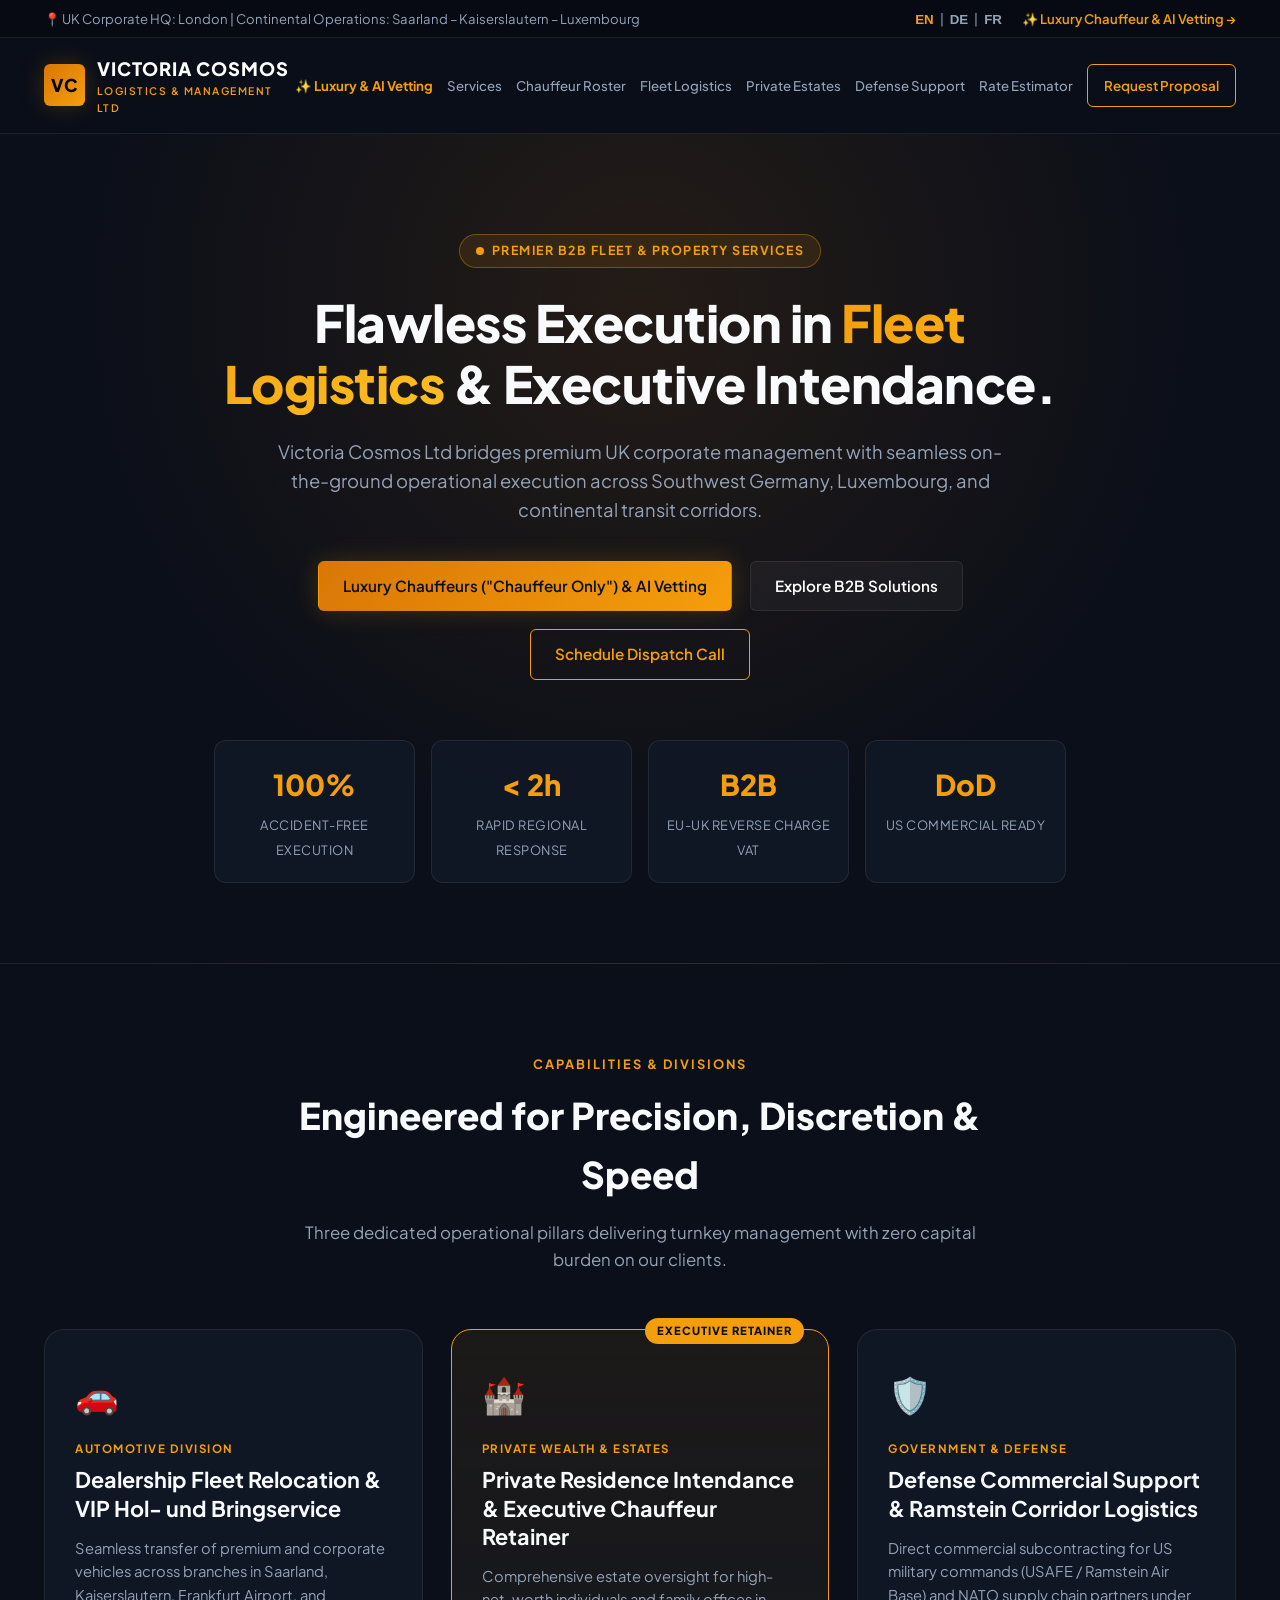
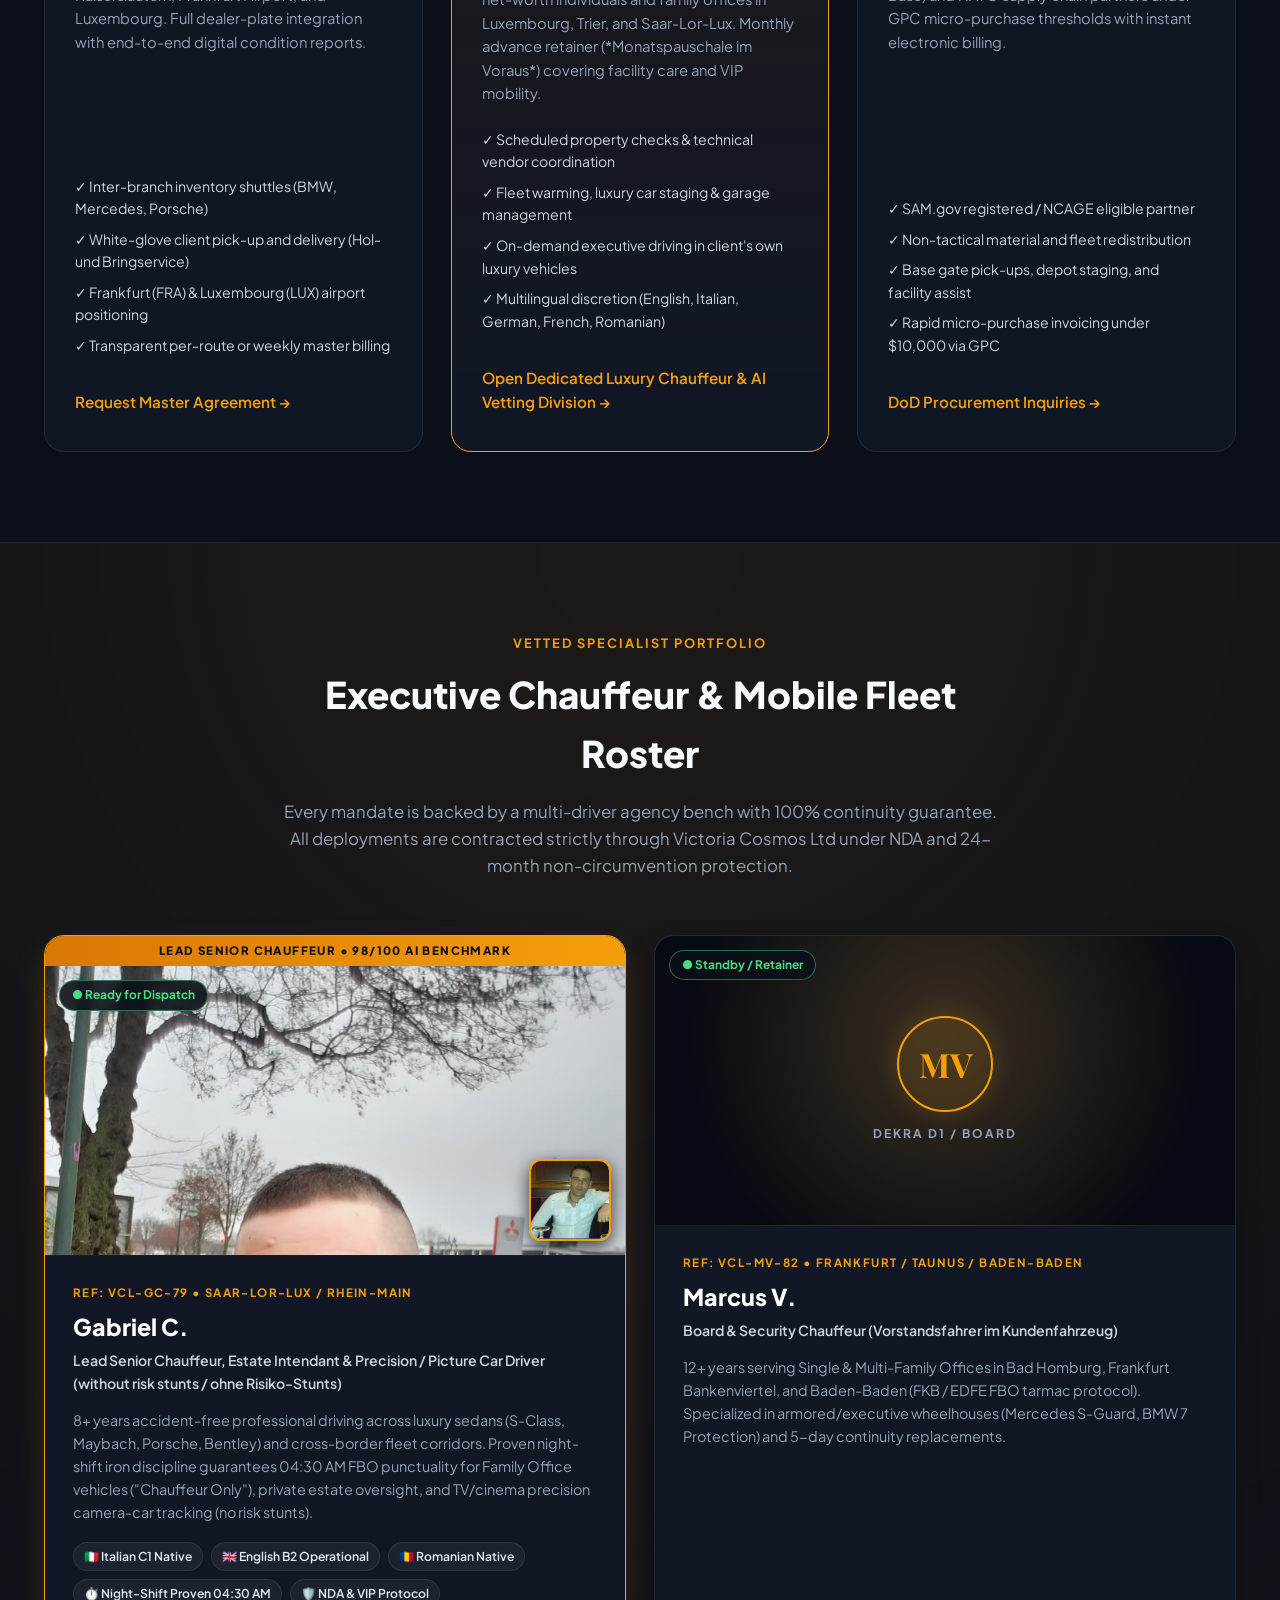
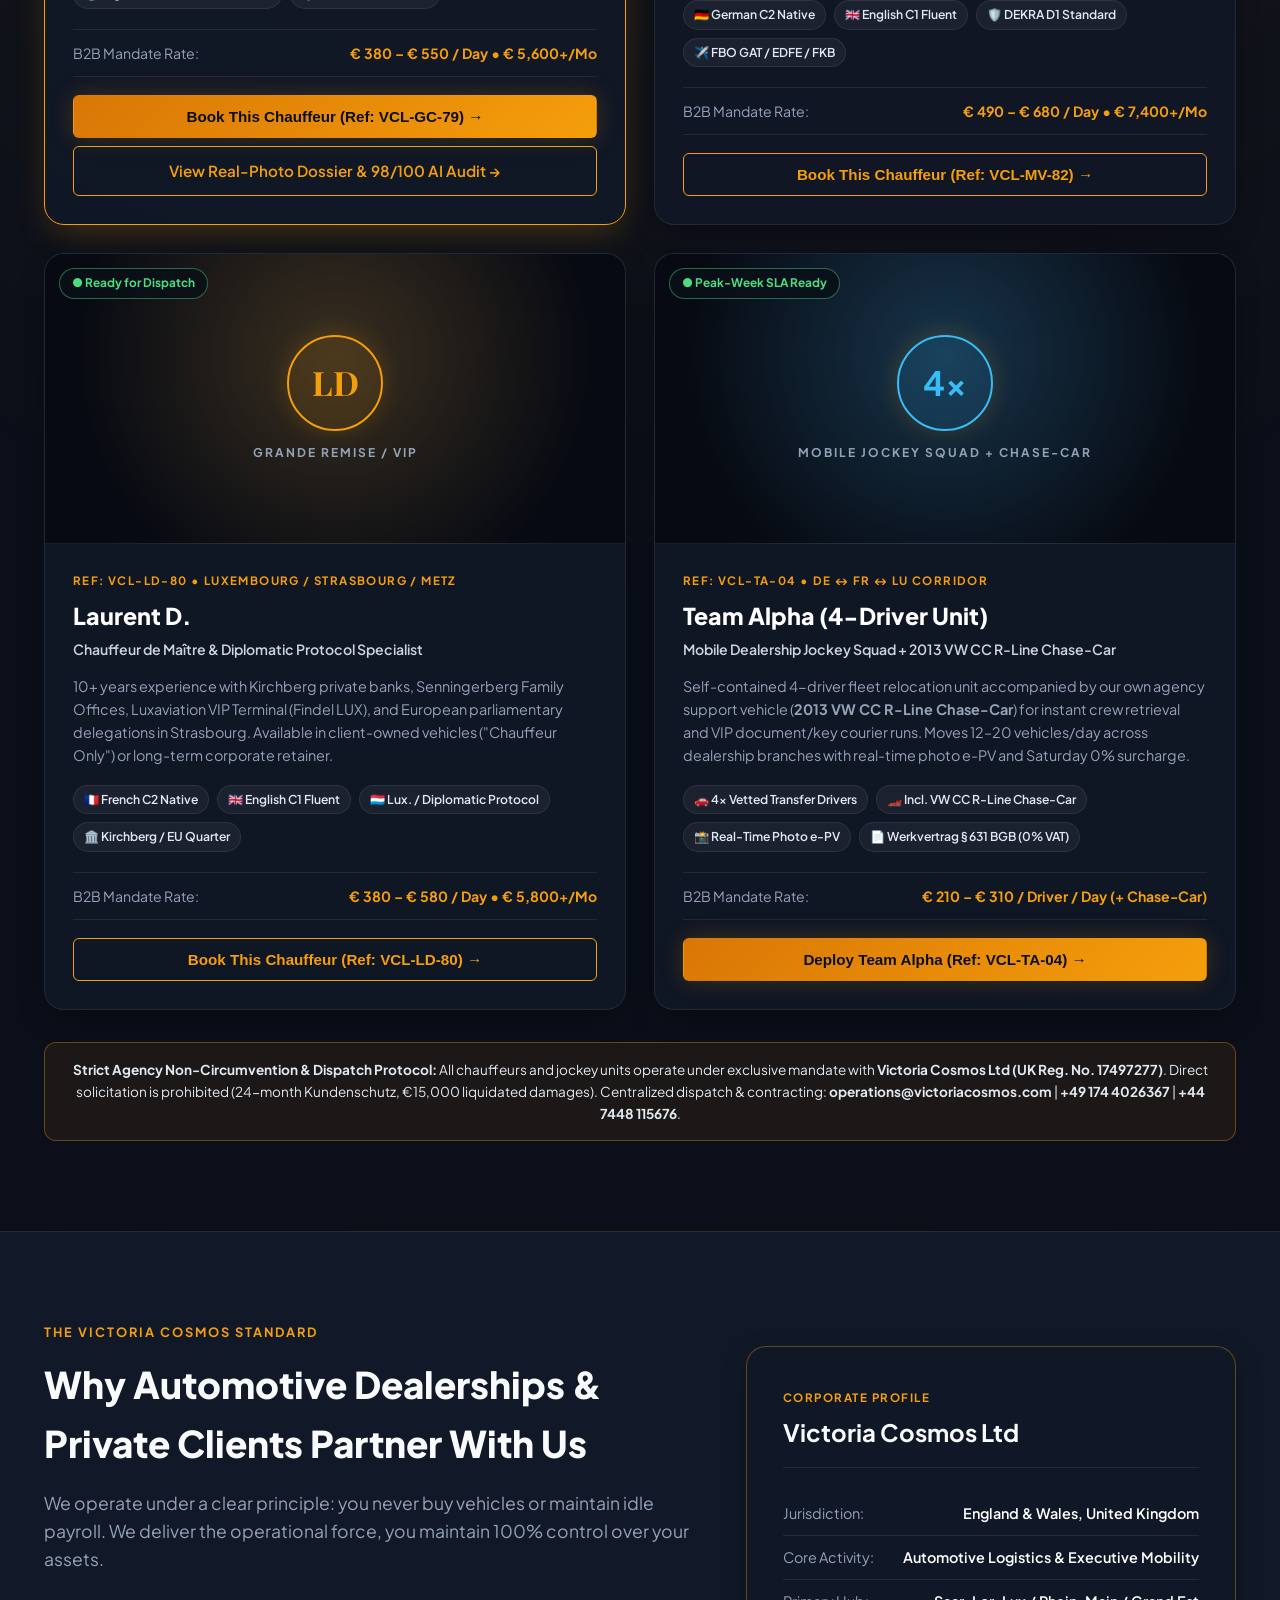
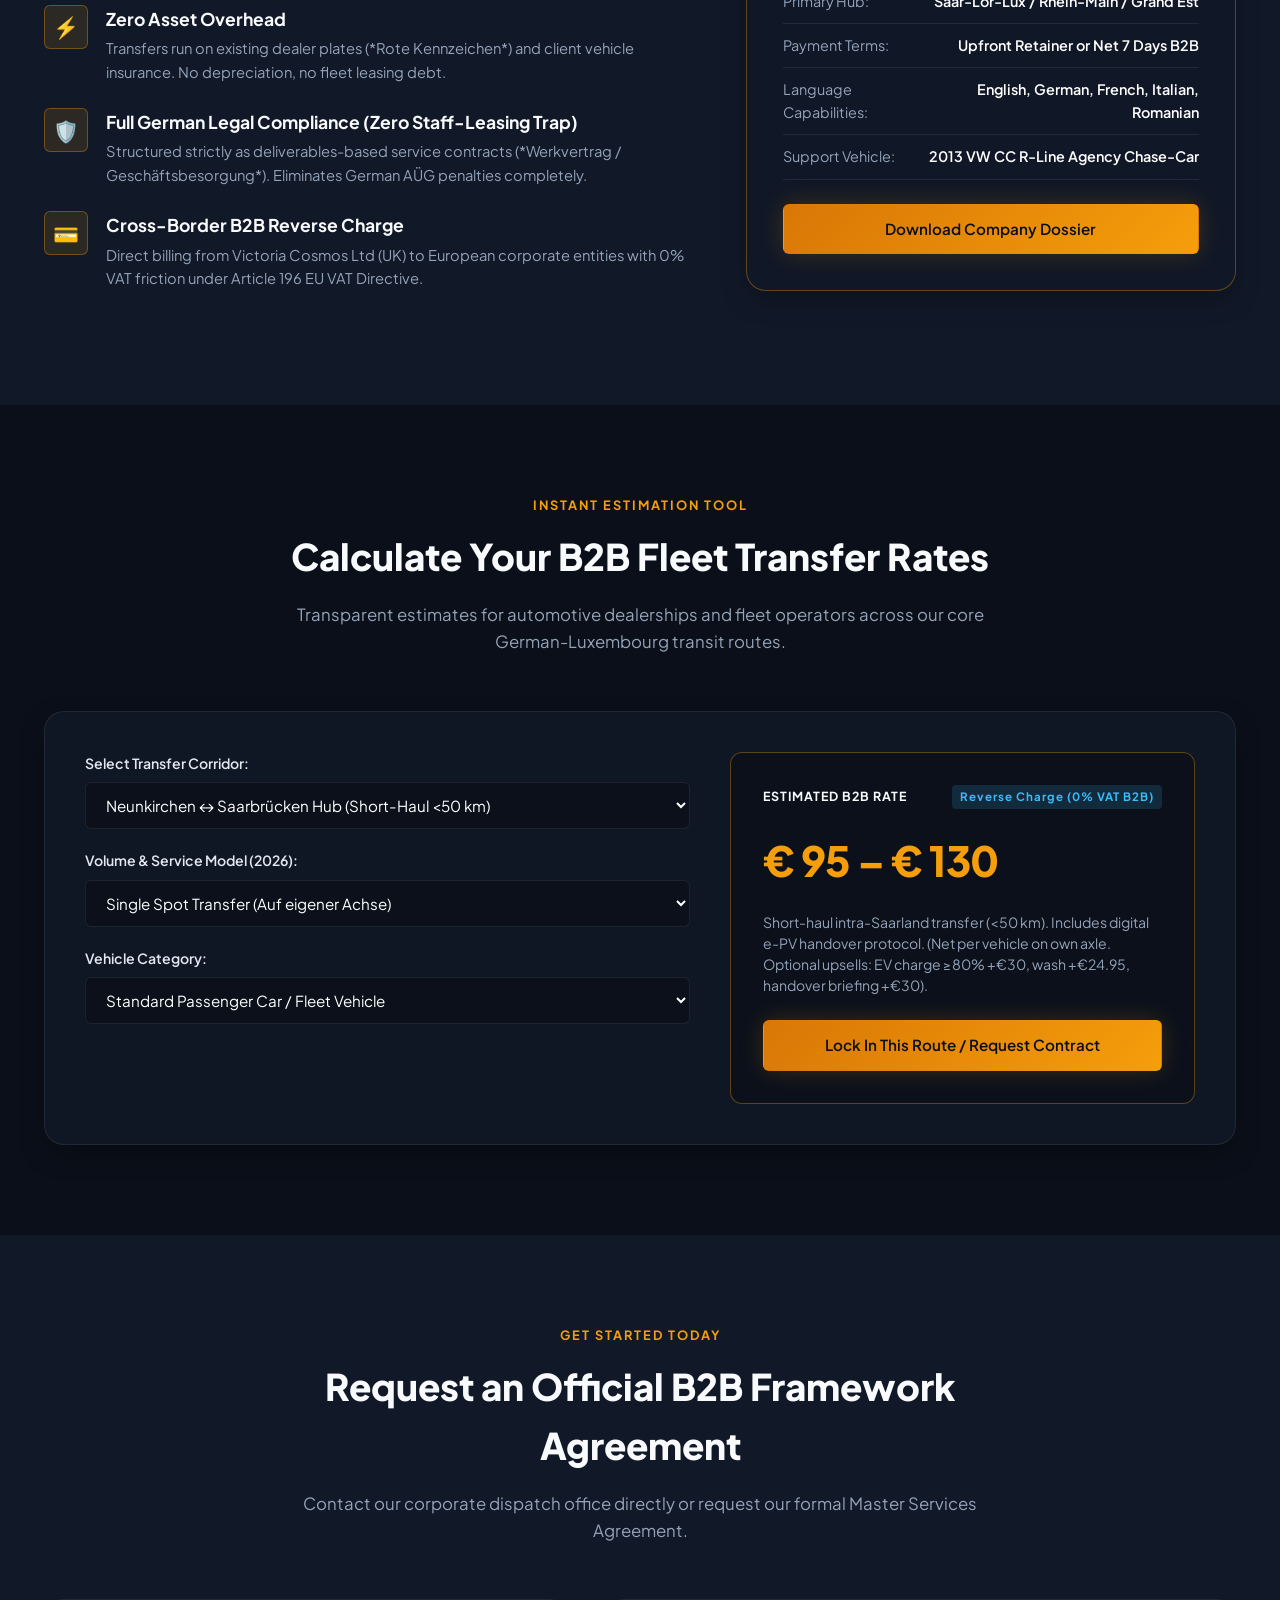
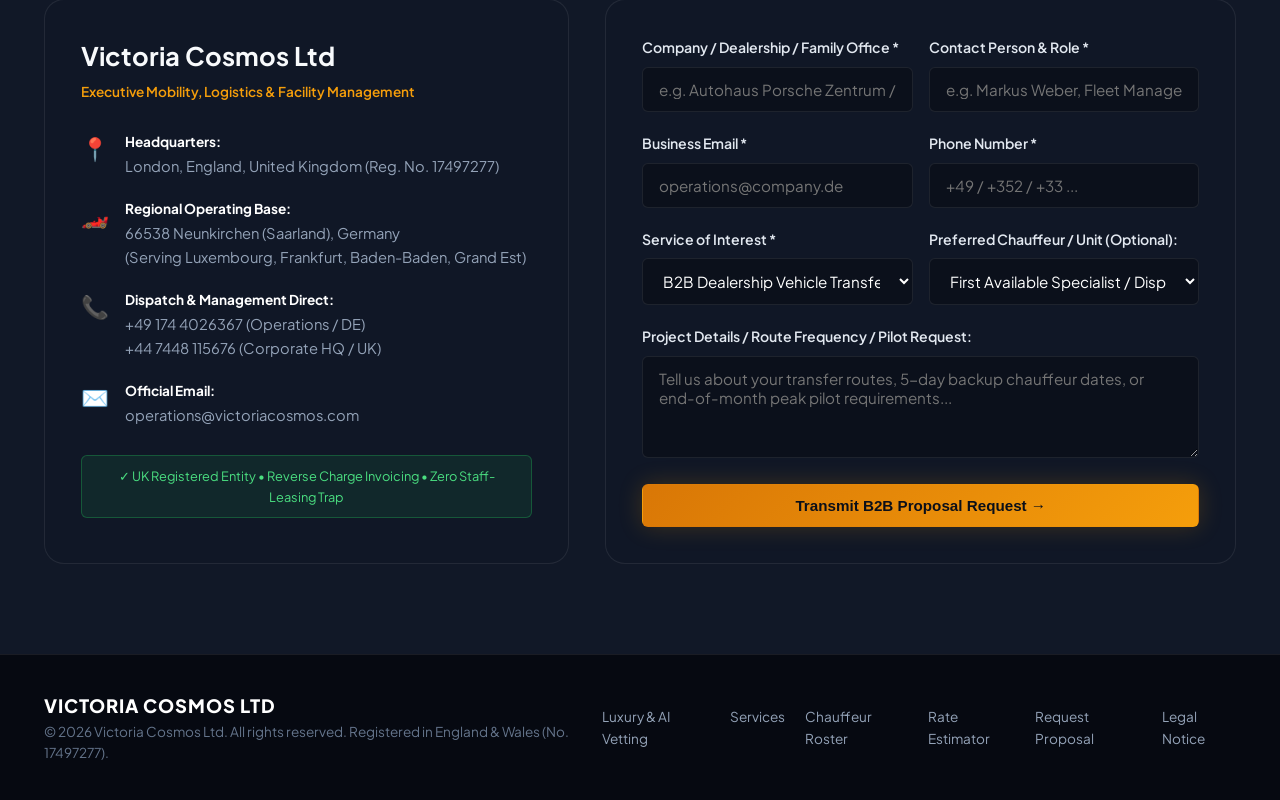
==== commit 54a65b54: "Deploy dedicated Luxury Chauffeur & AI Vetting page (luxury.html), real unedited photos, and 2026 B2" ====
--- a/index.html
+++ b/index.html
@@ -3,6 +3,7 @@
 <head>
   <meta charset="UTF-8">
   <meta name="viewport" content="width=device-width, initial-scale=1.0">
+  <link rel="icon" type="image/svg+xml" href="data:image/svg+xml,<svg xmlns='http://www.w3.org/2000/svg' viewBox='0 0 64 64'><rect width='64' height='64' rx='12' fill='%230b0f19'/><text x='50%25' y='54%25' dominant-baseline='middle' text-anchor='middle' font-family='Georgia,serif' font-weight='bold' font-size='32' fill='%23f59e0b'>VC</text></svg>">
   <title>Victoria Cosmos Ltd | Executive Chauffeurs, B2B Fleet Logistics &amp; Family Office Intendance (LU · DE · FR)</title>
   <meta name="description" content="Victoria Cosmos Ltd (UK Reg. No. 17497277) — Premier B2B Executive Chauffeur ('Chauffeur Only' in Client Vehicle), Dealership Fleet Relocation (Werkvertrag § 631 BGB, 0% VAT Reverse Charge), and Family Office Estate Intendance across Luxembourg, Frankfurt/Taunus, Baden-Baden, Saarland, and Grand Est (Strasbourg/Metz).">
   <meta name="keywords" content="Vorstandsfahrer auf Zeit Frankfurt, Chauffeur eigenes Fahrzeug mieten, location chauffeur de maître sans véhicule Luxembourg, Fahrzeugüberführung B2B Rahmenvertrag, prestataire jockeyage concession Grand Est, executive chauffeur in client vehicle Luxembourg, B2B fleet relocation contractor Germany Luxembourg, Family Office Chauffeur Bad Homburg, Victoria Cosmos Ltd">
@@ -64,11 +65,11 @@
       </div>
       <div class="top-actions">
         <span class="lang-switch">
-          <button class="lang-btn active" data-lang="en">EN</button> | 
-          <button class="lang-btn" data-lang="de">DE</button> | 
-          <button class="lang-btn" data-lang="fr">FR</button>
+          <button type="button" class="lang-btn active" data-lang="en">EN</button> | 
+          <button type="button" class="lang-btn" data-lang="de">DE</button> | 
+          <button type="button" class="lang-btn" data-lang="fr">FR</button>
         </span>
-        <a href="#contact" class="top-link" data-i18n="top_portal">B2B Portal</a>
+        <a href="luxury.html" class="top-link" data-i18n="top_lux_portal">✨ Luxury Chauffeur &amp; AI Vetting &rarr;</a>
       </div>
     </div>
   </div>
@@ -85,13 +86,13 @@
       </a>
 
       <nav class="nav-menu" id="navMenu">
+        <a href="luxury.html" class="nav-link nav-link-gold" data-i18n="nav_luxury">✨ Luxury &amp; AI Vetting</a>
         <a href="#services" class="nav-link" data-i18n="nav_services">Services</a>
         <a href="#roster" class="nav-link" data-i18n="nav_roster">Chauffeur Roster</a>
         <a href="#automotive" class="nav-link" data-i18n="nav_auto">Fleet Logistics</a>
         <a href="#estates" class="nav-link" data-i18n="nav_estates">Private Estates</a>
         <a href="#defense" class="nav-link" data-i18n="nav_defense">Defense Support</a>
         <a href="#calculator" class="nav-link" data-i18n="nav_calc">Rate Estimator</a>
-        <a href="#about" class="nav-link" data-i18n="nav_about">About Us</a>
         <a href="#contact" class="btn btn-outline-gold" data-i18n="nav_contact">Request Proposal</a>
       </nav>
 
@@ -117,8 +118,9 @@
       </p>
 
       <div class="hero-cta-group">
-        <a href="#calculator" class="btn btn-gold" data-i18n="hero_cta1">Explore B2B Solutions</a>
-        <a href="#contact" class="btn btn-glass" data-i18n="hero_cta2">Schedule Dispatch Call</a>
+        <a href="luxury.html" class="btn btn-gold" data-i18n="hero_cta_lux">Luxury Chauffeurs ("Chauffeur Only") &amp; AI Vetting</a>
+        <a href="#calculator" class="btn btn-glass" data-i18n="hero_cta1">Explore B2B Solutions</a>
+        <a href="#contact" class="btn btn-outline-gold" data-i18n="hero_cta2">Schedule Dispatch Call</a>
       </div>
 
       <div class="hero-stats">
@@ -184,7 +186,7 @@
             <li data-i18n="p2_f3">✓ On-demand executive driving in client's own luxury vehicles</li>
             <li data-i18n="p2_f4">✓ Multilingual discretion (English, Italian, German, French, Romanian)</li>
           </ul>
-          <a href="#contact" class="card-link" data-i18n="card_cta_est">Inquire Monthly Retainer &rarr;</a>
+          <a href="luxury.html" class="card-link" data-i18n="card_cta_est">Open Dedicated Luxury Chauffeur &amp; AI Vetting Division &rarr;</a>
         </div>
 
         <!-- Pillar 3: Defense & Commercial -->
@@ -221,10 +223,10 @@
       <div class="roster-grid">
         <!-- Profile 1: Gabriel C. (Lead Senior Chauffeur & Precision Driver) -->
         <div class="roster-card featured-roster">
-          <div class="roster-badge-top" data-i18n="r1_badge">LEAD SENIOR CHAUFFEUR &amp; PRECISION DRIVER</div>
+          <div class="roster-badge-top" data-i18n="r1_badge">LEAD SENIOR CHAUFFEUR &bull; 98/100 AI BENCHMARK</div>
           <div class="roster-media">
             <img src="assets/04_FB_IMG_1790458378164.jpg" alt="Gabriel C. — Lead Senior Chauffeur (Ref: VCL-GC-79)" class="roster-photo-main">
-            <img src="assets/01_FB_IMG_1790457269534.jpg" alt="Gabriel C. — Executive &amp; Picture Car Specialist" class="roster-photo-inset" title="Executive &amp; Picture Car Profile">
+            <img src="assets/16_gabriel_white_shirt.jpg" alt="Gabriel C. — Formal White Shirt Business Portrait" class="roster-photo-inset" title="Gabriel C. (Ref: VCL-GC-79) — Genuine Real Photograph">
             <span class="roster-status-pill" data-i18n="status_ready">● Ready for Dispatch</span>
           </div>
           <div class="roster-body">
@@ -232,22 +234,27 @@
             <h3 class="roster-name" data-i18n="r1_name">Gabriel C.</h3>
             <p class="roster-role" data-i18n="r1_role">Lead Senior Chauffeur, Estate Intendant &amp; Precision / Picture Car Driver (without risk stunts / ohne Risiko-Stunts)</p>
             <p class="roster-bio" data-i18n="r1_bio">
-              8+ years accident-free professional driving across luxury sedans (S-Class, Maybach, Porsche, Bentley) and cross-border fleet corridors. Available for Board &amp; Family Office vehicles ("Chauffeur Only"), private estate oversight, and TV/cinema precision camera-car tracking (strictly without risk stunts).
+              8+ years accident-free professional driving across luxury sedans (S-Class, Maybach, Porsche, Bentley) and cross-border fleet corridors. Proven night-shift iron discipline guarantees 04:30 AM FBO punctuality for Family Office vehicles ("Chauffeur Only"), private estate oversight, and TV/cinema precision camera-car tracking (no risk stunts).
             </p>
             <div class="roster-tags">
               <span class="r-tag" data-i18n="r1_t1">🇮🇹 Italian C1 Native</span>
               <span class="r-tag" data-i18n="r1_t2">🇬🇧 English B2 Operational</span>
               <span class="r-tag" data-i18n="r1_t3">🇷🇴 Romanian Native</span>
-              <span class="r-tag" data-i18n="r1_t4">🎬 Picture Car (No Risk Stunts)</span>
+              <span class="r-tag" data-i18n="r1_t4">⏱️ Night-Shift Proven 04:30 AM</span>
               <span class="r-tag" data-i18n="r1_t5">🛡️ NDA &amp; VIP Protocol</span>
             </div>
             <div class="roster-rate-row">
               <span class="r-rate-lbl" data-i18n="r_rate_lbl">B2B Mandate Rate:</span>
-              <span class="r-rate-val" data-i18n="r1_rate">€ 360 – € 550 / Day &bull; € 5,600+/Mo</span>
-            </div>
-            <button type="button" class="btn btn-gold btn-block" onclick="selectRosterUnit('VCL-GC-79', 'Gabriel C. — Lead Senior Chauffeur & Precision Driver (Ref: VCL-GC-79)', 'estate')" data-i18n="r1_btn">
-              Book This Chauffeur (Ref: VCL-GC-79) &rarr;
-            </button>
+              <span class="r-rate-val" data-i18n="r1_rate">€ 380 – € 550 / Day &bull; € 5,600+/Mo</span>
+            </div>
+            <div class="roster-cta-stack">
+              <button type="button" class="btn btn-gold btn-block" onclick="selectRosterUnit('VCL-GC-79', 'Gabriel C. — Lead Senior Chauffeur & Precision Driver (Ref: VCL-GC-79)', 'estate')" data-i18n="r1_btn">
+                Book This Chauffeur (Ref: VCL-GC-79) &rarr;
+              </button>
+              <a href="luxury.html#flagship-profile" class="btn btn-outline-gold btn-block" style="margin-top:8px;" data-i18n="r1_btn_profile">
+                View Real-Photo Dossier &amp; 98/100 AI Audit &rarr;
+              </a>
+            </div>
           </div>
         </div>
 
@@ -609,6 +616,7 @@
         <p data-i18n="ft_copy">© 2026 Victoria Cosmos Ltd. All rights reserved. Registered in England &amp; Wales (No. 17497277).</p>
       </div>
       <div class="footer-links">
+        <a href="luxury.html" data-i18n="nav_luxury">Luxury &amp; AI Vetting</a>
         <a href="#services" data-i18n="nav_services">Services</a>
         <a href="#roster" data-i18n="nav_roster">Chauffeur Roster</a>
         <a href="#calculator" data-i18n="nav_calc">Rate Estimator</a>
--- a/styles.css
+++ b/styles.css
@@ -990,6 +990,551 @@
   font-size: 0.85rem;
   color: #e2e8f0;
   text-align: center;
+}
+
+/* ---------------- LUXURY PAGE & AI VETTING COMPONENTS ---------------- */
+.nav-link-gold {
+  color: var(--gold-light) !important;
+  font-weight: 700 !important;
+}
+
+.hero-luxury {
+  background: radial-gradient(circle at 50% 15%, rgba(245, 158, 11, 0.16) 0%, rgba(11, 15, 25, 1) 65%);
+}
+
+.hero-cta-group {
+  flex-wrap: wrap;
+}
+
+.offer-price-tag {
+  font-size: 1.45rem;
+  font-weight: 800;
+  color: var(--gold-light);
+  margin: 6px 0 14px;
+  padding-bottom: 12px;
+  border-bottom: 1px solid var(--border-glass);
+}
+
+.offer-price-tag small {
+  font-size: 0.78rem;
+  font-weight: 600;
+  color: var(--text-muted);
+}
+
+.flagship-grid {
+  display: grid;
+  grid-template-columns: 1fr 1.15fr;
+  gap: 32px;
+  align-items: start;
+}
+
+.flagship-gallery-card,
+.flagship-audit-card,
+.ai-results-card {
+  background: var(--bg-card);
+  border: 1px solid var(--border-glass);
+  border-radius: var(--radius-lg);
+  padding: 32px;
+  box-shadow: var(--shadow-card);
+  min-width: 0;
+}
+
+.flagship-gallery-card {
+  border-color: var(--border-gold);
+}
+
+.flagship-header-row {
+  display: flex;
+  justify-content: space-between;
+  align-items: flex-start;
+  gap: 16px;
+  margin-bottom: 20px;
+}
+
+.ai-score-badge {
+  background: linear-gradient(135deg, rgba(217, 119, 6, 0.2), rgba(245, 158, 11, 0.1));
+  border: 1px solid var(--gold-light);
+  border-radius: var(--radius-md);
+  padding: 10px 14px;
+  text-align: center;
+  flex-shrink: 0;
+}
+
+.ai-score-num {
+  display: block;
+  font-size: 1.7rem;
+  font-weight: 800;
+  color: var(--gold-light);
+  line-height: 1;
+}
+
+.ai-score-num small {
+  font-size: 0.8rem;
+  color: var(--text-muted);
+}
+
+.ai-score-lbl {
+  display: block;
+  font-size: 0.65rem;
+  font-weight: 700;
+  letter-spacing: 1px;
+  color: #e2e8f0;
+  margin-top: 4px;
+}
+
+.flagship-main-photo-wrap {
+  position: relative;
+  border-radius: var(--radius-md);
+  overflow: hidden;
+  border: 1px solid var(--border-gold);
+  aspect-ratio: 4 / 3;
+  background: #070a12;
+  margin-bottom: 14px;
+}
+
+.flagship-photo-main {
+  display: block;
+  width: 100%;
+  height: 100%;
+  object-fit: cover;
+  object-position: center 22%;
+}
+
+.real-photo-pill {
+  position: absolute;
+  bottom: 12px;
+  left: 12px;
+  background: rgba(11, 15, 25, 0.9);
+  border: 1px solid rgba(74, 222, 128, 0.5);
+  color: #4ade80;
+  font-size: 0.72rem;
+  font-weight: 700;
+  padding: 4px 10px;
+  border-radius: 50px;
+}
+
+.flagship-subphotos {
+  display: grid;
+  grid-template-columns: repeat(3, 1fr);
+  gap: 10px;
+  margin-bottom: 16px;
+}
+
+.subphoto-item {
+  background: #070a12;
+  border: 1px solid var(--border-glass);
+  border-radius: var(--radius-sm);
+  overflow: hidden;
+}
+
+.subphoto-item img {
+  display: block;
+  width: 100%;
+  aspect-ratio: 1 / 1;
+  object-fit: cover;
+  object-position: center 20%;
+}
+
+.subphoto-item figcaption {
+  font-size: 0.7rem;
+  color: var(--text-muted);
+  padding: 6px 8px;
+  text-align: center;
+  line-height: 1.3;
+}
+
+.photo-authenticity-note {
+  background: rgba(56, 189, 248, 0.08);
+  border: 1px solid rgba(56, 189, 248, 0.25);
+  color: #cbd5e1;
+  font-size: 0.82rem;
+  padding: 12px 14px;
+  border-radius: var(--radius-sm);
+  margin-bottom: 18px;
+}
+
+.flagship-specs-list .spec-row {
+  display: flex;
+  justify-content: space-between;
+  gap: 12px;
+  padding: 9px 0;
+  border-bottom: 1px solid var(--border-glass);
+  font-size: 0.85rem;
+}
+
+.flagship-specs-list .spec-row:last-child {
+  border-bottom: none;
+}
+
+.flagship-specs-list .label {
+  color: var(--text-muted);
+  flex-shrink: 0;
+}
+
+.flagship-specs-list .val {
+  color: #f8fafc;
+  font-weight: 600;
+  text-align: right;
+}
+
+.endorsement-banner {
+  display: flex;
+  gap: 14px;
+  align-items: flex-start;
+  background: linear-gradient(90deg, rgba(245, 158, 11, 0.14), rgba(245, 158, 11, 0.03));
+  border: 1px solid var(--border-gold);
+  border-radius: var(--radius-md);
+  padding: 16px;
+  margin-bottom: 22px;
+}
+
+.endorsement-icon {
+  font-size: 1.8rem;
+  flex-shrink: 0;
+}
+
+.endorsement-banner strong {
+  display: block;
+  color: var(--gold-light);
+  font-size: 0.96rem;
+  margin-bottom: 4px;
+}
+
+.endorsement-banner p {
+  font-size: 0.85rem;
+  color: #cbd5e1;
+}
+
+.audit-heading {
+  font-size: 1.25rem;
+  font-weight: 700;
+  margin-bottom: 10px;
+}
+
+.audit-intro {
+  font-size: 0.9rem;
+  color: var(--text-muted);
+  margin-bottom: 22px;
+}
+
+.pillar-bars {
+  display: flex;
+  flex-direction: column;
+  gap: 16px;
+  margin-bottom: 26px;
+}
+
+.pillar-bar-item .pb-header {
+  display: flex;
+  justify-content: space-between;
+  gap: 10px;
+  font-size: 0.88rem;
+  margin-bottom: 6px;
+}
+
+.pb-val {
+  color: var(--gold-light);
+  white-space: nowrap;
+}
+
+.pb-track {
+  height: 8px;
+  background: rgba(255, 255, 255, 0.08);
+  border-radius: 50px;
+  overflow: hidden;
+  margin-bottom: 6px;
+}
+
+.pb-fill {
+  height: 100%;
+  background: linear-gradient(90deg, var(--gold-primary), var(--gold-light));
+  border-radius: 50px;
+  transition: width 0.35s ease;
+}
+
+.pb-desc {
+  font-size: 0.82rem;
+  color: var(--text-muted);
+  line-height: 1.45;
+}
+
+.flagship-cta-row {
+  display: flex;
+  flex-wrap: wrap;
+  gap: 12px;
+}
+
+/* AI Vetting Registration Section */
+.vetting-layout {
+  display: grid;
+  grid-template-columns: 1.25fr 0.95fr;
+  gap: 32px;
+  align-items: start;
+}
+
+.vetting-card-title {
+  font-size: 1.35rem;
+  font-weight: 700;
+  margin-bottom: 12px;
+}
+
+.vetting-hint-banner {
+  background: rgba(245, 158, 11, 0.08);
+  border-left: 3px solid var(--gold-light);
+  padding: 12px 14px;
+  border-radius: var(--radius-sm);
+  font-size: 0.86rem;
+  color: #e2e8f0;
+  margin-bottom: 22px;
+}
+
+.vet-fieldset {
+  border: 1px solid var(--border-glass);
+  border-radius: var(--radius-sm);
+  padding: 14px 16px;
+  margin-bottom: 20px;
+}
+
+.vet-fieldset legend {
+  padding: 0 8px;
+  font-size: 0.85rem;
+  font-weight: 700;
+  color: var(--gold-light);
+}
+
+.radio-stack,
+.checkbox-grid {
+  display: grid;
+  grid-template-columns: repeat(2, 1fr);
+  gap: 10px 14px;
+}
+
+.radio-stack {
+  grid-template-columns: 1fr;
+}
+
+.checkbox-langs {
+  grid-template-columns: repeat(3, 1fr);
+}
+
+.choice-inline {
+  display: flex;
+  align-items: flex-start;
+  gap: 10px;
+  font-size: 0.86rem;
+  color: #e2e8f0;
+  cursor: pointer;
+  line-height: 1.4;
+}
+
+.choice-inline input[type="checkbox"],
+.choice-inline input[type="radio"] {
+  accent-color: var(--gold-light);
+  width: 18px;
+  height: 18px;
+  margin-top: 2px;
+  flex-shrink: 0;
+}
+
+.field-hint {
+  display: block;
+  font-size: 0.78rem;
+  color: var(--text-muted);
+  margin-bottom: 6px;
+}
+
+.error-msg {
+  display: none;
+  color: #f87171;
+  font-size: 0.8rem;
+  margin-top: 5px;
+  font-weight: 600;
+}
+
+:is(.form-control:user-invalid, .form-control.user-invalid-fallback, input[type="checkbox"]:user-invalid, input[type="checkbox"].user-invalid-fallback) {
+  border-color: #ef4444;
+  background-color: rgba(239, 68, 68, 0.08);
+}
+
+:is(.form-control:user-invalid, .form-control.user-invalid-fallback) + .error-msg {
+  display: block;
+}
+
+.form-control:user-valid {
+  border-color: rgba(74, 222, 128, 0.45);
+}
+
+.form-control:focus-visible,
+.btn:focus-visible {
+  outline: 2px solid var(--gold-light);
+  outline-offset: 2px;
+}
+
+.photo-check-pill {
+  font-size: 0.8rem;
+  margin-top: 6px;
+  color: var(--blue-accent);
+}
+
+.vet-actions-row {
+  display: flex;
+  flex-wrap: wrap;
+  gap: 12px;
+  margin-top: 8px;
+}
+
+.vet-actions-row .btn {
+  flex: 1 1 220px;
+}
+
+.ai-panel-top {
+  border-bottom: 1px solid var(--border-glass);
+  padding-bottom: 16px;
+  margin-bottom: 20px;
+}
+
+.ai-panel-top h3 {
+  font-size: 1.35rem;
+  margin: 4px 0;
+}
+
+.ai-panel-sub {
+  font-size: 0.85rem;
+  color: var(--text-muted);
+}
+
+.ai-score-circle-row {
+  display: flex;
+  align-items: center;
+  gap: 18px;
+  margin-bottom: 22px;
+}
+
+.ai-circle {
+  width: 84px;
+  height: 84px;
+  border-radius: 50%;
+  border: 3px solid var(--gold-light);
+  background: rgba(245, 158, 11, 0.12);
+  display: flex;
+  flex-direction: column;
+  align-items: center;
+  justify-content: center;
+  flex-shrink: 0;
+  box-shadow: var(--shadow-gold);
+}
+
+.ai-circle span {
+  font-size: 1.8rem;
+  font-weight: 800;
+  color: var(--gold-light);
+  line-height: 1;
+}
+
+.ai-circle small {
+  font-size: 0.72rem;
+  color: var(--text-muted);
+}
+
+.tier-pill {
+  display: inline-block;
+  font-size: 0.72rem;
+  font-weight: 800;
+  letter-spacing: 0.8px;
+  padding: 4px 10px;
+  border-radius: 50px;
+  margin-bottom: 6px;
+}
+
+.tier-pill.tier-luxury {
+  background: rgba(245, 158, 11, 0.2);
+  border: 1px solid var(--gold-light);
+  color: #fbbf24;
+}
+
+.tier-pill.tier-fleet {
+  background: rgba(56, 189, 248, 0.2);
+  border: 1px solid var(--blue-accent);
+  color: #7dd3fc;
+}
+
+.tier-pill.tier-reject {
+  background: rgba(239, 68, 68, 0.18);
+  border: 1px solid #f87171;
+  color: #fca5a5;
+}
+
+.ai-tier-meta p {
+  font-size: 0.88rem;
+  color: #cbd5e1;
+}
+
+.ai-breakdown-list {
+  display: flex;
+  flex-direction: column;
+  gap: 12px;
+  margin-bottom: 20px;
+}
+
+.ai-m-top {
+  display: flex;
+  justify-content: space-between;
+  font-size: 0.83rem;
+  margin-bottom: 4px;
+}
+
+.ai-recommendation-box {
+  background: rgba(11, 15, 25, 0.75);
+  border: 1px solid var(--border-gold);
+  border-radius: var(--radius-sm);
+  padding: 14px;
+  font-size: 0.85rem;
+  margin-bottom: 18px;
+}
+
+.ai-recommendation-box strong {
+  display: block;
+  color: var(--gold-light);
+  margin-bottom: 4px;
+}
+
+.ai-recommendation-box p {
+  color: #e2e8f0;
+  line-height: 1.45;
+}
+
+.ai-threshold-legend {
+  display: flex;
+  flex-direction: column;
+  gap: 6px;
+  font-size: 0.78rem;
+  color: var(--text-muted);
+}
+
+.dot-gold,
+.dot-blue,
+.dot-dim {
+  display: inline-block;
+  width: 8px;
+  height: 8px;
+  border-radius: 50%;
+  margin-right: 4px;
+}
+
+.dot-gold { background: var(--gold-light); }
+.dot-blue { background: var(--blue-accent); }
+.dot-dim { background: #64748b; }
+
+.visually-hidden:where(:not(:focus-within, :active)) {
+  position: absolute !important;
+  clip-path: inset(50%) !important;
+  overflow: hidden !important;
+  width: 1px !important;
+  height: 1px !important;
+  margin: -1px !important;
+  padding: 0 !important;
+  border: 0 !important;
+  white-space: nowrap !important;
 }
 
 /* ---------------- RESPONSIVE ---------------- */
@@ -1021,6 +1566,8 @@
   .hero-title { font-size: 2.5rem; }
   .services-grid { grid-template-columns: 1fr; }
   .roster-grid { grid-template-columns: 1fr; }
+  .flagship-grid, .vetting-layout { grid-template-columns: 1fr; }
+  .checkbox-grid { grid-template-columns: 1fr; }
   .row { flex-direction: column; }
   .col-text, .col-card { width: 100%; min-width: 0; max-width: 100%; }
   .benefit-item > div, .info-line > div { min-width: 0; overflow-wrap: break-word; word-break: break-word; }
@@ -1063,7 +1610,10 @@
   .calculator-card,
   .calc-result-box,
   .contact-info-card,
-  .contact-form-card {
+  .contact-form-card,
+  .flagship-gallery-card,
+  .flagship-audit-card,
+  .ai-results-card {
     padding: 22px 16px;
     min-width: 0;
     max-width: 100%;
@@ -1075,20 +1625,30 @@
   .roster-grid > *,
   .calculator-card > *,
   .contact-grid > *,
-  .hero-stats > * {
+  .hero-stats > *,
+  .flagship-grid > *,
+  .vetting-layout > * {
     min-width: 0;
   }
 
   .roster-rate-row,
   .cred-row,
-  .result-header {
+  .result-header,
+  .flagship-header-row,
+  .flagship-specs-list .spec-row,
+  .ai-score-circle-row {
     flex-direction: column;
     align-items: flex-start;
     gap: 4px;
   }
 
-  .cred-row .val {
+  .cred-row .val,
+  .flagship-specs-list .val {
     text-align: left;
+  }
+
+  .flagship-subphotos {
+    grid-template-columns: 1fr;
   }
 
   .btn {
